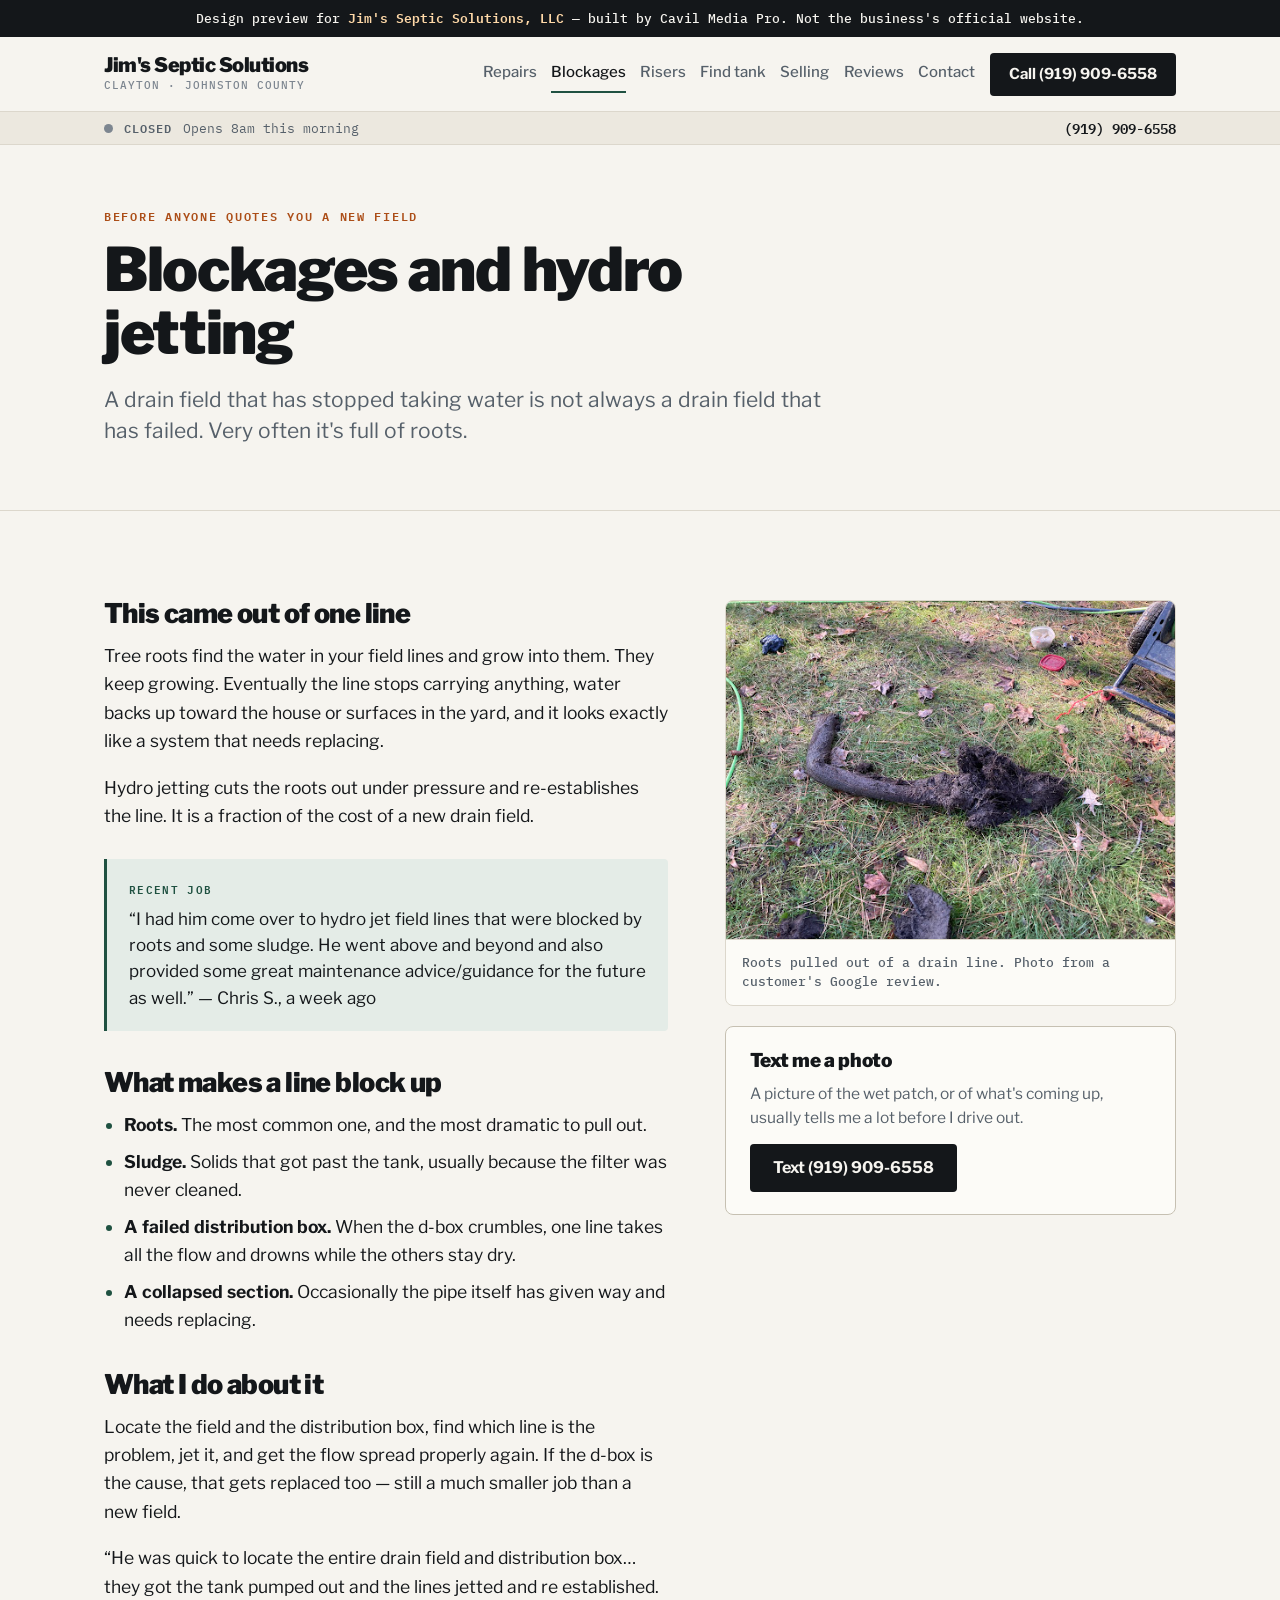
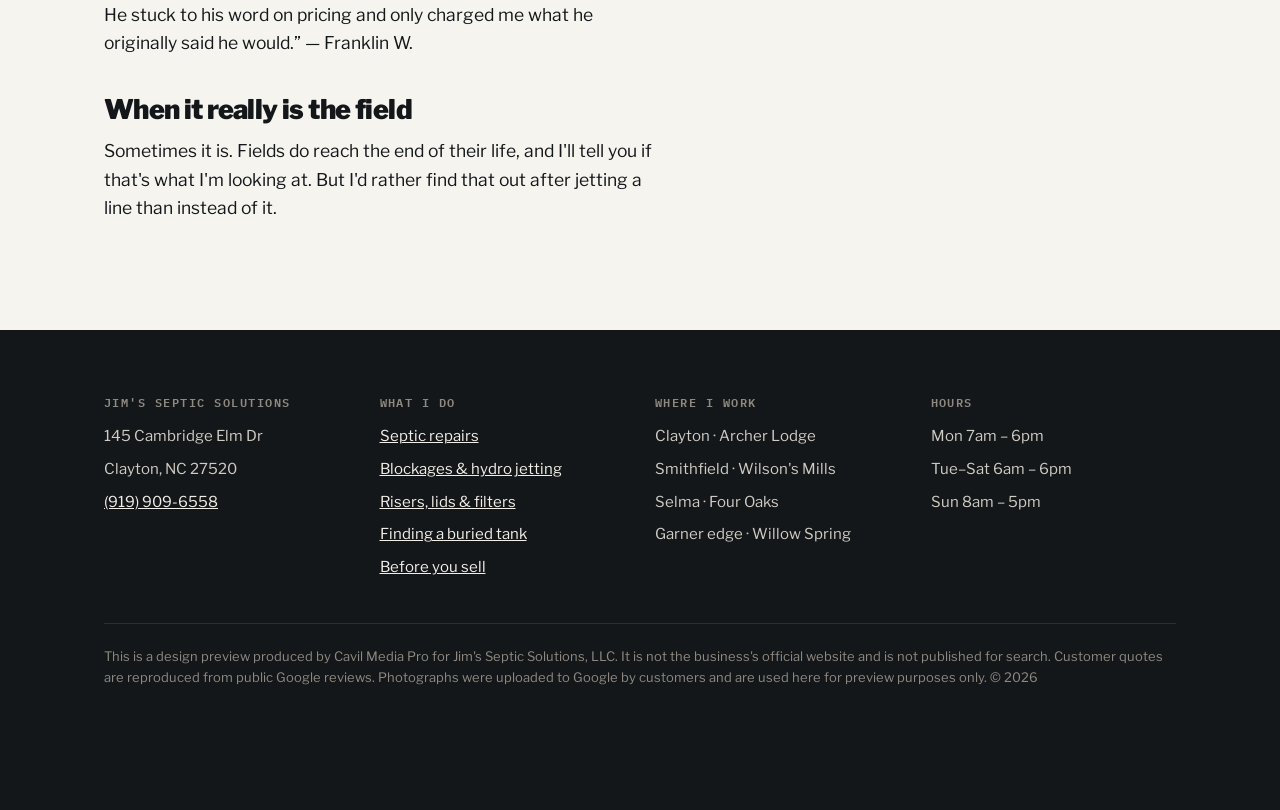
==== blockages.html @ 931495bd "Design preview for Jim's Septic Solutions, LLC Eight-page static site, hand-written HTML with one st" ====
<!DOCTYPE html>
<html lang="en">
<head>
<meta charset="utf-8">
<meta name="viewport" content="width=device-width,initial-scale=1">
<meta name="robots" content="noindex, nofollow">
<meta property="og:type" content="website">
<meta property="og:site_name" content="Jim's Septic Solutions — design preview">
<meta property="og:image" content="https://cavilmediapro.github.io/jims-septic-preview/og.png">
<meta property="og:image:width" content="1200">
<meta property="og:image:height" content="630">
<meta name="twitter:card" content="summary_large_image">
<meta name="twitter:image" content="https://cavilmediapro.github.io/jims-septic-preview/og.png">
<link rel="preconnect" href="https://fonts.googleapis.com">
<link rel="preconnect" href="https://fonts.gstatic.com" crossorigin>
<link href="https://fonts.googleapis.com/css2?family=Libre+Franklin:wght@400;500;600;700;900&family=IBM+Plex+Mono:wght@400;500;600&display=swap" rel="stylesheet">
<link rel="stylesheet" href="tokens.css">
<link rel="stylesheet" href="site.css">
<link rel="icon" href="data:image/svg+xml,%3Csvg xmlns=%27http://www.w3.org/2000/svg%27 viewBox=%270 0 32 32%27%3E%3Crect width=%2732%27 height=%2732%27 rx=%274%27 fill=%27%2314171A%27/%3E%3Ctext x=%2716%27 y=%2723%27 font-family=%27Helvetica,Arial%27 font-size=%2719%27 font-weight=%27700%27 fill=%27%23F6F4EF%27 text-anchor=%27middle%27%3EJ%3C/text%3E%3C/svg%3E">
<script type="application/ld+json">
{
  "@context": "https://schema.org",
  "@type": "LocalBusiness",
  "additionalType": "https://schema.org/HomeAndConstructionBusiness",
  "name": "Jim's Septic Solutions, LLC",
  "description": "Septic repair and system specialist serving Clayton and Johnston County, North Carolina.",
  "telephone": "+1-919-909-6558",
  "address": {
    "@type": "PostalAddress",
    "streetAddress": "145 Cambridge Elm Dr",
    "addressLocality": "Clayton",
    "addressRegion": "NC",
    "postalCode": "27520",
    "addressCountry": "US"
  },
  "geo": { "@type": "GeoCoordinates", "latitude": 35.579391, "longitude": -78.5367365 },
  "openingHoursSpecification": [
    { "@type": "OpeningHoursSpecification", "dayOfWeek": "Monday", "opens": "07:00", "closes": "18:00" },
    { "@type": "OpeningHoursSpecification", "dayOfWeek": ["Tuesday","Wednesday","Thursday","Friday","Saturday"], "opens": "06:00", "closes": "18:00" },
    { "@type": "OpeningHoursSpecification", "dayOfWeek": "Sunday", "opens": "08:00", "closes": "17:00" }
  ],
  "areaServed": [
    { "@type": "City", "name": "Clayton" }, { "@type": "City", "name": "Smithfield" },
    { "@type": "City", "name": "Selma" }, { "@type": "City", "name": "Four Oaks" },
    { "@type": "City", "name": "Archer Lodge" }, { "@type": "City", "name": "Wilson\u0027s Mills" },
    { "@type": "AdministrativeArea", "name": "Johnston County, NC" }
  ],
  "knowsAbout": ["Septic repair","Hydro jetting","Septic risers and lids","Effluent filters","Distribution boxes","Drain field lines","Septic pumps and floats"]
}
</script>
<title>Blocked septic lines & hydro jetting — Clayton, NC</title>
<meta name="description" content="Roots and sludge blocking drain field lines, cut out by hydro jetting and the line re-established. A blocked field is not automatically a failed field.">
<meta property="og:title" content="Blocked septic lines & hydro jetting — Clayton, NC">
<meta property="og:description" content="Roots and sludge blocking drain field lines, cut out by hydro jetting and the line re-established. A blocked field is not automatically a failed field.">
<meta property="og:url" content="https://cavilmediapro.github.io/jims-septic-preview/blockages.html">
<meta name="twitter:title" content="Blocked septic lines & hydro jetting — Clayton, NC">
<meta name="twitter:description" content="Roots and sludge blocking drain field lines, cut out by hydro jetting and the line re-established. A blocked field is not automatically a failed field.">
</head>
<body>
<div class="demo"><div class="wrap"><span>Design preview for <b>Jim's Septic Solutions, LLC</b> &mdash; built by Cavil Media Pro. Not the business's official website.</span></div></div>
<header class="hdr"><div class="wrap">
  <a class="brand" href="index.html"><b>Jim's Septic Solutions</b><span>Clayton &middot; Johnston County</span></a>
  <button class="menubtn" aria-expanded="false" aria-controls="nav">Menu</button>
  <nav class="nav" id="nav" aria-label="Main">
    <a href="repair.html">Repairs</a>
    <a href="blockages.html" aria-current="page">Blockages</a>
    <a href="risers.html">Risers</a>
    <a href="find-your-tank.html">Find tank</a>
    <a href="selling.html">Selling</a>
    <a href="reviews.html">Reviews</a>
    <a href="contact.html">Contact</a>
  </nav>
  <a class="btn btn-pri callbtn" href="tel:+19199096558">Call (919) 909-6558</a>
  <a class="btn quotebtn" href="sms:+19199096558">Free quote</a>
</div></header>
<div class="hours"><div class="wrap">
  <span class="dot"></span><span class="st">Open now</span>
  <span class="rest">&mdash;</span>
  <a class="tel" href="tel:+19199096558">(919) 909-6558</a>
</div></div>

<main>
<section class="phead"><div class="wrap">
  <p class="kick sig">Before anyone quotes you a new field</p>
  <h1>Blockages and hydro jetting</h1>
  <p class="lede">A drain field that has stopped taking water is not always a drain field that has failed. Very often it's full of roots.</p>
</div></section>

<section class="band"><div class="wrap">
  <div class="twocol">
    <div class="prose">
      <h3>This came out of one line</h3>
      <p>Tree roots find the water in your field lines and grow into them. They keep growing. Eventually the line stops carrying anything, water backs up toward the house or surfaces in the yard, and it looks exactly like a system that needs replacing.</p>
      <p>Hydro jetting cuts the roots out under pressure and re-establishes the line. It is a fraction of the cost of a new drain field.</p>

      <div class="callout">
        <div class="lab">Recent job</div>
        <p>&ldquo;I had him come over to hydro jet field lines that were blocked by roots and some sludge. He went above and beyond and also provided some great maintenance advice/guidance for the future as well.&rdquo; &mdash; Chris S., a week ago</p>
      </div>

      <h3>What makes a line block up</h3>
      <ul>
        <li><strong>Roots.</strong> The most common one, and the most dramatic to pull out.</li>
        <li><strong>Sludge.</strong> Solids that got past the tank, usually because the filter was never cleaned.</li>
        <li><strong>A failed distribution box.</strong> When the d-box crumbles, one line takes all the flow and drowns while the others stay dry.</li>
        <li><strong>A collapsed section.</strong> Occasionally the pipe itself has given way and needs replacing.</li>
      </ul>

      <h3>What I do about it</h3>
      <p>Locate the field and the distribution box, find which line is the problem, jet it, and get the flow spread properly again. If the d-box is the cause, that gets replaced too &mdash; still a much smaller job than a new field.</p>
      <p>&ldquo;He was quick to locate the entire drain field and distribution box&hellip; they got the tank pumped out and the lines jetted and re established. He stuck to his word on pricing and only charged me what he originally said he would.&rdquo; &mdash; Franklin W.</p>

      <h3>When it really is the field</h3>
      <p>Sometimes it is. Fields do reach the end of their life, and I'll tell you if that's what I'm looking at. But I'd rather find that out after jetting a line than instead of it.</p>
    </div>

    <div class="sticknote">
      <figure class="shot" style="margin-bottom:20px">
        <img src="img/roots.jpg" alt="A large mass of tree roots pulled out of a septic drain line, lying on the grass beside the excavation." width="512" height="384" loading="lazy">
        <figcaption>Roots pulled out of a drain line. Photo from a customer's Google review.</figcaption>
      </figure>
      <div class="pricebox">
        <h4>Text me a photo</h4>
        <p>A picture of the wet patch, or of what's coming up, usually tells me a lot before I drive out.</p>
        <p style="margin-top:14px"><a class="btn btn-pri" href="sms:+19199096558">Text (919) 909-6558</a></p>
      </div>
    </div>
  </div>
</div></section>
</main>
<footer class="ft"><div class="wrap">
  <div class="cols">
    <div>
      <h4>Jim's Septic Solutions</h4>
      <ul>
        <li>145 Cambridge Elm Dr</li>
        <li>Clayton, NC 27520</li>
        <li><a href="tel:+19199096558">(919) 909-6558</a></li>
      </ul>
    </div>
    <div>
      <h4>What I do</h4>
      <ul>
        <li><a href="repair.html">Septic repairs</a></li>
        <li><a href="blockages.html">Blockages &amp; hydro jetting</a></li>
        <li><a href="risers.html">Risers, lids &amp; filters</a></li>
        <li><a href="find-your-tank.html">Finding a buried tank</a></li>
        <li><a href="selling.html">Before you sell</a></li>
      </ul>
    </div>
    <div>
      <h4>Where I work</h4>
      <ul>
        <li>Clayton &middot; Archer Lodge</li>
        <li>Smithfield &middot; Wilson's Mills</li>
        <li>Selma &middot; Four Oaks</li>
        <li>Garner edge &middot; Willow Spring</li>
      </ul>
    </div>
    <div>
      <h4>Hours</h4>
      <ul>
        <li>Mon 7am &ndash; 6pm</li>
        <li>Tue&ndash;Sat 6am &ndash; 6pm</li>
        <li>Sun 8am &ndash; 5pm</li>
      </ul>
    </div>
  </div>
  <p class="fine">This is a design preview produced by Cavil Media Pro for Jim's Septic Solutions, LLC. It is not the business's official website and is not published for search. Customer quotes are reproduced from public Google reviews. Photographs were uploaded to Google by customers and are used here for preview purposes only. &copy; <span data-year></span></p>
</div></footer>
<nav class="callbar" aria-label="Quick contact">
  <a href="tel:+19199096558">Call Jim</a>
  <a class="alt" href="sms:+19199096558">Text a photo</a>
</nav>
<script src="site.js"></script>

</body>
</html>
---- tokens.css ----
/* Generated from tokens.json — do not edit by hand. */
:root {
  --c-paper: oklch(96.73% 0.0070 88.64);       /* #F6F4EF */
  --c-surface: oklch(98.77% 0.0054 95.10);       /* #FCFBF7 */
  --c-sunk: oklch(93.16% 0.0128 86.83);       /* #ECE8DF */
  --c-ink: oklch(20.27% 0.0076 248.20);       /* #14171A */
  --c-muted: oklch(48.40% 0.0204 248.25);       /* #56606A */
  --c-faint: oklch(61.59% 0.0185 250.94);       /* #7D8690 */
  --c-line: oklch(88.01% 0.0159 86.43);       /* #DCD7CC */
  --c-line2: oklch(80.88% 0.0204 87.53);       /* #C6C0B2 */
  --c-green: oklch(39.56% 0.0607 169.28);       /* #1F5141 */
  --c-green2: oklch(48.05% 0.0730 169.54);       /* #2C6B57 */
  --c-greenpale: oklch(93.56% 0.0108 158.84);       /* #E4ECE7 */
  --c-signal: oklch(53.61% 0.1384 45.85);       /* #AC4E18 */
  --c-signalpale: oklch(93.67% 0.0230 61.23);       /* #F6E7DB */
  --c-white: oklch(100.00% 0.0000 89.88);       /* #FFFFFF */
  --r-sm: 3px;
  --r-md: 4px;
  --r-lg: 8px;
  --r-xl: 14px;
  --m-out: cubic-bezier(.2,.75,.25,1);
  --m-inout: cubic-bezier(.4,0,.2,1);
  --m-hover: 180ms;
  --m-enter: 420ms;
  --m-head: 720ms;
  --m-scene: 1250ms;
  --m-stagger: 90ms;
  --m-rise: 12px;
  --font-display: 'Libre Franklin', system-ui, -apple-system, 'Segoe UI', sans-serif;
  --font-mono: 'IBM Plex Mono', ui-monospace, Menlo, monospace;
  --background: oklch(96.73% 0.0070 88.64);
  --foreground: oklch(20.27% 0.0076 248.20);
  --card: oklch(98.77% 0.0054 95.10);
  --card-foreground: oklch(20.27% 0.0076 248.20);
  --popover: oklch(98.77% 0.0054 95.10);
  --popover-foreground: oklch(20.27% 0.0076 248.20);
  --primary: oklch(39.56% 0.0607 169.28);
  --primary-foreground: oklch(100.00% 0.0000 89.88);
  --secondary: oklch(93.16% 0.0128 86.83);
  --secondary-foreground: oklch(20.27% 0.0076 248.20);
  --muted: oklch(93.16% 0.0128 86.83);
  --muted-foreground: oklch(48.40% 0.0204 248.25);
  --accent: oklch(93.67% 0.0230 61.23);
  --accent-foreground: oklch(53.61% 0.1384 45.85);
  --destructive: oklch(53.61% 0.1384 45.85);
  --destructive-foreground: oklch(100.00% 0.0000 89.88);
  --border: oklch(88.01% 0.0159 86.43);
  --input: oklch(80.88% 0.0204 87.53);
  --ring: oklch(48.05% 0.0730 169.54);
  --radius: 4px;
}
---- site.css ----
/* Jim's Septic Solutions — "The Second Opinion"
   Design system applied. Tokens live in tokens.css (generated from tokens.json). */

*,*::before,*::after{box-sizing:border-box}
html{-webkit-text-size-adjust:100%}
body{margin:0;background:var(--c-paper);color:var(--c-ink);
  font:400 17px/1.58 var(--font-display);-webkit-font-smoothing:antialiased}
img{max-width:100%;display:block}
a{color:inherit}
h1,h2,h3,h4{margin:0;letter-spacing:-.022em;line-height:1.06;font-weight:900}
p{margin:0 0 1em}
.wrap{max-width:1140px;margin:0 auto;padding:0 clamp(18px,4vw,34px)}
.narrow{max-width:760px}
.mono{font-family:var(--font-mono);font-variant-numeric:tabular-nums}
.kick{font:600 11.5px/1 var(--font-mono);letter-spacing:.15em;text-transform:uppercase;color:var(--c-green)}
.kick.sig{color:var(--c-signal)}
.lede{font-size:clamp(18px,2.1vw,21px);line-height:1.5;color:var(--c-muted)}
.sr{position:absolute;width:1px;height:1px;overflow:hidden;clip:rect(0 0 0 0);white-space:nowrap}
:focus-visible{outline:2.5px solid var(--c-green2);outline-offset:3px;border-radius:2px}

/* ---------- demo banner ---------- */
.demo{background:var(--c-ink);color:var(--c-paper);font:500 13px/1.4 var(--font-mono);padding:9px 0}
.demo .wrap{display:flex;gap:10px;align-items:center;justify-content:center;text-align:center;flex-wrap:wrap}
.demo b{color:#FFD9A8;font-weight:600}

/* ---------- header ---------- */
.hdr{border-bottom:1px solid var(--c-line);background:var(--c-paper);position:relative;z-index:30}
.hdr .wrap{display:flex;align-items:center;gap:clamp(8px,1.2vw,18px);min-height:74px;flex-wrap:nowrap}
.brand{display:flex;flex-direction:column;text-decoration:none;flex:0 0 auto}
.brand b{font:900 20px/1 var(--font-display);letter-spacing:-.025em}
.brand span{font:500 10.5px/1.3 var(--font-mono);letter-spacing:.1em;text-transform:uppercase;color:var(--c-faint);margin-top:4px}
.nav{display:flex;gap:clamp(9px,1.1vw,17px);margin-left:auto;align-items:center;min-width:0}
.nav a{white-space:nowrap;font-size:15px;font-weight:500;text-decoration:none;color:var(--c-muted);padding:6px 0;border-bottom:2px solid transparent}
.nav a:hover{color:var(--c-ink)}
.nav a[aria-current="page"]{color:var(--c-ink);border-bottom-color:var(--c-green)}
.hdr .callbtn,.hdr .quotebtn{flex:0 0 auto}
.hdr .quotebtn{background:var(--c-green);color:#fff;border-radius:999px;padding:12px 17px;font-size:14.5px;white-space:nowrap}
.hdr .quotebtn:hover{background:var(--c-green2)}
.menubtn{display:none;margin-left:auto;background:none;border:1px solid var(--c-line2);border-radius:var(--r-md);
  padding:9px 13px;font:600 14px var(--font-display);cursor:pointer}
@media(max-width:1180px){.nav a{font-size:14.2px}}
@media(max-width:1040px){.hdr .callbtn{padding:13px 16px;font-size:15px}}
@media(max-width:1340px){.hdr .quotebtn{display:none}}
@media(max-width:900px){
  .nav{display:none}
  .nav.open{display:flex;position:absolute;top:100%;left:0;right:0;background:var(--c-surface);
    border-bottom:1px solid var(--c-line);flex-direction:column;align-items:stretch;gap:0;padding:6px 0;
    box-shadow:0 18px 40px -22px rgba(20,23,26,.4)}
  .nav.open a{padding:13px clamp(18px,4vw,34px);border-bottom:0;font-size:16.5px;white-space:normal}
  .menubtn{display:block}
  .hdr .callbtn{display:none}
}

/* ---------- open / closed strip ---------- */
.hours{background:var(--c-sunk);border-bottom:1px solid var(--c-line)}
.hours .wrap{display:flex;align-items:center;gap:11px;padding-top:9px;padding-bottom:9px;flex-wrap:wrap}
.hours .dot{width:9px;height:9px;border-radius:50%;background:var(--c-green);flex:0 0 auto}
.hours .dot.shut{background:var(--c-faint)}
.hours .st{font:600 12px/1 var(--font-mono);letter-spacing:.09em;text-transform:uppercase;color:var(--c-green)}
.hours .st.shut{color:var(--c-muted)}
.hours .rest{font:400 13px/1 var(--font-mono);color:var(--c-muted)}
.hours .tel{margin-left:auto;font:600 14px/1 var(--font-mono);text-decoration:none;color:var(--c-ink)}

/* ---------- buttons ---------- */
.hdr .callbtn{white-space:nowrap;padding:13px 18px;font-size:15px}
.btn{display:inline-flex;align-items:center;justify-content:center;gap:9px;border:1.5px solid transparent;
  border-radius:var(--r-md);font:700 16px/1 var(--font-display);padding:15px 22px;cursor:pointer;
  text-decoration:none;transition:background var(--m-hover) var(--m-out),color var(--m-hover) var(--m-out),
  border-color var(--m-hover) var(--m-out),transform var(--m-hover) var(--m-out)}
.btn:active{transform:translateY(1px)}
.btn-pri{background:var(--c-ink);color:var(--c-paper)}
.btn-pri:hover{background:var(--c-green)}
.btn-sec{background:transparent;color:var(--c-ink);border-color:var(--c-line2)}
.btn-sec:hover{border-color:var(--c-ink);background:var(--c-surface)}
.btn-lg{font-size:17.5px;padding:17px 26px}

/* ---------- hero ---------- */
.hero{padding:clamp(40px,7vw,86px) 0 clamp(34px,5vw,60px)}
.hero h1{font-size:clamp(38px,7.1vw,78px);max-width:15ch;margin:18px 0 0}
.hero h1 .ln{display:block;overflow:hidden}
.hero h1 .ln>i{display:block;font-style:normal;transform:translateY(104%);opacity:0;
  animation:rise var(--m-head) var(--m-out) forwards}
.hero h1 .ln:nth-child(2)>i{animation-delay:var(--m-stagger)}
.hero h1 .ln:nth-child(3)>i{animation-delay:calc(var(--m-stagger)*2)}
@keyframes rise{to{transform:translateY(0);opacity:1}}
.hero .sub{margin:26px 0 0;max-width:46ch;font-size:clamp(17px,2vw,20px);line-height:1.5;color:var(--c-muted)}
.heroproof{display:grid;grid-template-columns:minmax(0,1.05fr) minmax(0,1fr);gap:clamp(22px,4vw,54px);
  align-items:end;margin-top:clamp(30px,4.5vw,50px)}
@media(max-width:820px){.heroproof{grid-template-columns:1fr;align-items:start;gap:26px}}
.saved .lab{font:600 11px/1.35 var(--font-mono);letter-spacing:.12em;text-transform:uppercase;color:var(--c-muted);margin-bottom:9px}
.saved .fig{font:900 clamp(50px,8.6vw,86px)/.92 var(--font-display);letter-spacing:-.035em;color:var(--c-green);font-variant-numeric:tabular-nums}
.saved .because{margin-top:11px;font-size:15.5px;color:var(--c-muted);max-width:30ch}
blockquote.pull{margin:0;border-left:3px solid var(--c-green);padding-left:19px}
blockquote.pull p{font-size:clamp(17px,2vw,19.5px);line-height:1.46;margin:0 0 9px}
blockquote.pull cite{font:500 13px var(--font-mono);color:var(--c-muted);font-style:normal}
.herocta{display:flex;gap:12px;flex-wrap:wrap;align-items:center;margin-top:clamp(28px,4vw,42px)}
.herocta .note{font:500 13.5px var(--font-mono);color:var(--c-muted)}

/* ---------- section furniture ---------- */
section.band{padding:clamp(48px,7vw,96px) 0;border-top:1px solid var(--c-line)}
section.band.sunk{background:var(--c-sunk)}
.shead{max-width:60ch;margin-bottom:clamp(26px,3.6vw,44px)}
.shead h2{font-size:clamp(27px,4.1vw,44px);margin:13px 0 0}
.shead p{margin:15px 0 0;font-size:17.5px;color:var(--c-muted);max-width:52ch}

/* ---------- triage ---------- */
.triage{display:grid;grid-template-columns:repeat(auto-fit,minmax(224px,1fr));gap:1px;background:var(--c-line);
  border:1px solid var(--c-line);border-radius:var(--r-lg);overflow:hidden}
.triage a{background:var(--c-surface);padding:24px 22px 22px;text-decoration:none;display:block;
  transition:background var(--m-hover) var(--m-out)}
.triage a:hover{background:var(--c-greenpale)}
.triage .sym{font:900 19px/1.25 var(--font-display);letter-spacing:-.02em;margin-bottom:9px}
.triage .ans{font-size:14.5px;line-height:1.47;color:var(--c-muted)}
.triage .go{margin-top:13px;font:600 12px var(--font-mono);letter-spacing:.07em;text-transform:uppercase;color:var(--c-green)}

/* ---------- cutaway ---------- */
.cutwrap{display:grid;grid-template-columns:minmax(0,1fr) 320px;gap:clamp(18px,3vw,34px);align-items:stretch}
@media(max-width:900px){.cutwrap{grid-template-columns:1fr}}
.cutstage{background:var(--c-sunk);border:1px solid var(--c-line);border-radius:var(--r-lg);overflow:hidden;position:relative}
section.band.sunk .cutstage{background:var(--c-surface)}
.cutstage svg{display:block;width:100%;height:auto}
.part{cursor:pointer}
.part .hit{fill:transparent}
.part .shape{fill:none;stroke:var(--c-ink);stroke-width:1.8;transition:stroke var(--m-hover) var(--m-out)}
.part .tag{font:600 10.5px var(--font-mono);fill:var(--c-muted);letter-spacing:.05em;transition:fill var(--m-hover) var(--m-out)}
.part .lead{stroke:var(--c-line2);stroke-width:.8;stroke-dasharray:2.5 2.5}
.part:hover .shape,.part[aria-pressed="true"] .shape{stroke:var(--c-signal);stroke-width:2.6}
.part:hover .tag,.part[aria-pressed="true"] .tag{fill:var(--c-signal)}
.soil line{stroke:var(--c-line2);opacity:.6}
.reveal{clip-path:inset(0 0 100% 0)}
.reveal.shown{animation:dig var(--m-scene) var(--m-out) forwards}
@keyframes dig{to{clip-path:inset(0 0 0 0)}}
.cutinfo{background:var(--c-surface);border:1px solid var(--c-line);border-radius:var(--r-lg);padding:24px 22px;
  display:flex;flex-direction:column}
section.band.sunk .cutinfo{background:var(--c-paper)}
.cutinfo h3{font-size:21px;margin:0 0 10px}
.cutinfo .what{font-size:15.5px;line-height:1.5;color:var(--c-muted);margin:0 0 14px}
.cutinfo .goes{font:600 11px var(--font-mono);letter-spacing:.11em;text-transform:uppercase;color:var(--c-signal);margin-bottom:7px}
.cutinfo .fix{font-size:15.5px;line-height:1.5;margin:0 0 16px}
.cutinfo .hint{margin-top:auto;font:500 12.5px var(--font-mono);color:var(--c-faint);padding-top:14px;border-top:1px solid var(--c-line)}

/* ---------- services ---------- */
.svcs{display:grid;grid-template-columns:repeat(auto-fit,minmax(272px,1fr));gap:clamp(16px,2.4vw,26px)}
.svc{background:var(--c-surface);border:1px solid var(--c-line);border-radius:var(--r-lg);padding:26px 24px;
  text-decoration:none;display:flex;flex-direction:column;transition:border-color var(--m-hover) var(--m-out),transform var(--m-hover) var(--m-out)}
.svc:hover{border-color:var(--c-ink);transform:translateY(-2px)}
.svc h3{font-size:20.5px;margin:0 0 10px}
.svc p{font-size:15.5px;line-height:1.5;color:var(--c-muted);margin:0 0 15px}
.svc .pill{margin-top:auto;font:600 11.5px var(--font-mono);letter-spacing:.08em;text-transform:uppercase;color:var(--c-green)}

/* ---------- proof ---------- */
.revgrid{columns:3 300px;column-gap:clamp(16px,2.3vw,24px)}
.rev{break-inside:avoid;background:var(--c-surface);border:1px solid var(--c-line);border-radius:var(--r-lg);
  padding:22px 21px;margin-bottom:clamp(16px,2.3vw,24px)}
section.band.sunk .rev{background:var(--c-paper)}
.rev .stars{color:var(--c-green);font-size:13px;letter-spacing:2px;margin-bottom:10px}
.rev p{font-size:15.5px;line-height:1.52;margin:0 0 12px}
.rev cite{font:500 12.5px var(--font-mono);color:var(--c-muted);font-style:normal;display:block}
.statrow{display:grid;grid-template-columns:repeat(auto-fit,minmax(150px,1fr));gap:1px;background:var(--c-line);
  border:1px solid var(--c-line);border-radius:var(--r-lg);overflow:hidden;margin-bottom:clamp(26px,3.6vw,40px)}
.stat{background:var(--c-surface);padding:21px 20px}
section.band.sunk .stat{background:var(--c-paper)}
.stat b{display:block;font:900 clamp(29px,3.9vw,40px)/1 var(--font-display);letter-spacing:-.03em;font-variant-numeric:tabular-nums}
.stat span{display:block;margin-top:8px;font:500 12px/1.4 var(--font-mono);letter-spacing:.05em;text-transform:uppercase;color:var(--c-muted)}

/* ---------- area ---------- */
.areacols{display:grid;grid-template-columns:minmax(0,1fr) minmax(0,1fr);gap:clamp(24px,4vw,56px)}
@media(max-width:800px){.areacols{grid-template-columns:1fr}}
.towns{display:flex;flex-wrap:wrap;gap:8px;margin-top:4px;padding:0;list-style:none}
.towns li a{display:block;text-decoration:none;border:1px solid var(--c-line2);border-radius:999px;
  padding:8px 15px;font-size:14.5px;transition:background var(--m-hover) var(--m-out),border-color var(--m-hover) var(--m-out)}
.towns li a:hover{background:var(--c-ink);color:var(--c-paper);border-color:var(--c-ink)}
table.hrs{width:100%;border-collapse:collapse;font-size:15.5px}
table.hrs th,table.hrs td{text-align:left;padding:10px 0;border-bottom:1px solid var(--c-line)}
table.hrs th{font:500 15.5px var(--font-display);color:var(--c-muted);font-weight:500}
table.hrs td{font-family:var(--font-mono);font-size:14.5px;text-align:right;font-variant-numeric:tabular-nums}
table.hrs tr.today th,table.hrs tr.today td{color:var(--c-green);font-weight:600}

/* ---------- closing ---------- */
.closing{text-align:center}
.closing h2{font-size:clamp(30px,5vw,54px);max-width:17ch;margin:0 auto 20px}
.closing p{max-width:48ch;margin:0 auto 28px;font-size:18px;color:var(--c-muted)}

/* ---------- footer ---------- */
footer.ft{background:var(--c-ink);color:#CFCCC4;padding:clamp(40px,5vw,62px) 0 110px;font-size:15px}
footer.ft a{color:#F2EFE8}
footer.ft .cols{display:grid;grid-template-columns:repeat(auto-fit,minmax(200px,1fr));gap:30px}
footer.ft h4{font:600 11.5px var(--font-mono);letter-spacing:.13em;text-transform:uppercase;color:#8E8A81;margin:0 0 13px;font-weight:600}
footer.ft ul{list-style:none;margin:0;padding:0}
footer.ft li{margin-bottom:9px}
footer.ft .fine{margin-top:34px;padding-top:22px;border-top:1px solid #2B2E31;font-size:13px;color:#8E8A81;line-height:1.6}

/* ---------- sticky phone bar ---------- */
.callbar{position:fixed;left:0;right:0;bottom:0;z-index:50;display:none;gap:1px;background:var(--c-line2);
  border-top:1px solid var(--c-line2);box-shadow:0 -10px 30px -18px rgba(20,23,26,.5)}
.callbar a{flex:1;background:var(--c-ink);color:var(--c-paper);text-align:center;padding:15px 8px;
  font:700 15.5px var(--font-display);text-decoration:none}
.callbar a.alt{background:var(--c-surface);color:var(--c-ink)}
@media(max-width:900px){.callbar{display:flex}body{padding-bottom:58px}}

/* ---------- entrances ---------- */
.up{opacity:0;transform:translateY(var(--m-rise))}
.up.in{animation:upin var(--m-enter) var(--m-out) forwards}
@keyframes upin{to{opacity:1;transform:none}}

@media(prefers-reduced-motion:reduce){
  *,*::before,*::after{animation-duration:.001ms!important;animation-delay:0ms!important;transition-duration:.001ms!important}
  .hero h1 .ln>i,.up{opacity:1!important;transform:none!important}
  .reveal{clip-path:none!important}
}

/* ---------- inner pages ---------- */
.phead{padding:clamp(34px,5.4vw,66px) 0 clamp(26px,3.6vw,42px)}
.phead h1{font-size:clamp(33px,5.6vw,60px);max-width:17ch;margin:15px 0 0}
.phead .lede{margin-top:19px;max-width:54ch}
.prose{max-width:66ch}
.prose h3{font-size:clamp(21px,2.6vw,27px);margin:38px 0 13px}
.prose h3:first-child{margin-top:0}
.prose p{font-size:17.5px;line-height:1.62;margin:0 0 1.05em}
.prose ul{margin:0 0 1.3em;padding-left:1.15em}
.prose li{font-size:17.5px;line-height:1.56;margin-bottom:.6em}
.prose li::marker{color:var(--c-green)}
.prose strong{font-weight:700}
.twocol{display:grid;grid-template-columns:minmax(0,1.25fr) minmax(0,1fr);gap:clamp(26px,4.4vw,58px);align-items:start}
@media(max-width:860px){.twocol{grid-template-columns:1fr}}
figure.shot{margin:0;border:1px solid var(--c-line);border-radius:var(--r-lg);overflow:hidden;background:var(--c-surface)}
figure.shot img{width:100%;height:auto}
figure.shot figcaption{padding:13px 16px;font:500 13px/1.5 var(--font-mono);color:var(--c-muted);border-top:1px solid var(--c-line)}
.sticknote{position:sticky;top:22px}
.callout{background:var(--c-greenpale);border-left:3px solid var(--c-green);border-radius:0 var(--r-md) var(--r-md) 0;
  padding:20px 22px;margin:28px 0}
.callout p{margin:0;font-size:17px;line-height:1.55}
.callout .lab{font:600 11px var(--font-mono);letter-spacing:.12em;text-transform:uppercase;color:var(--c-green);margin-bottom:8px}
.pricebox{border:1px solid var(--c-line2);border-radius:var(--r-lg);padding:22px 24px;background:var(--c-surface)}
.pricebox h4{font:900 19px var(--font-display);margin:0 0 10px}
.pricebox p{font-size:15.5px;line-height:1.55;color:var(--c-muted);margin:0}
.faq{border-top:1px solid var(--c-line)}
.faq details{border-bottom:1px solid var(--c-line)}
.faq summary{cursor:pointer;list-style:none;padding:19px 0;font:700 18px var(--font-display);display:flex;gap:14px;align-items:flex-start}
.faq summary::-webkit-details-marker{display:none}
.faq summary::after{content:"+";margin-left:auto;color:var(--c-green);font-weight:700;font-size:21px;line-height:1}
.faq details[open] summary::after{content:"\2212"}
.faq details p{margin:0 0 19px;font-size:16.5px;line-height:1.6;color:var(--c-muted);max-width:62ch}
.contactgrid{display:grid;grid-template-columns:repeat(auto-fit,minmax(246px,1fr));gap:clamp(16px,2.4vw,24px)}
.ccard{background:var(--c-surface);border:1px solid var(--c-line);border-radius:var(--r-lg);padding:24px 22px}
.ccard h3{font-size:19px;margin:0 0 9px}
.ccard p{font-size:15.5px;line-height:1.52;color:var(--c-muted);margin:0 0 13px}
.ccard a.big{font:700 20px var(--font-mono);text-decoration:none;color:var(--c-ink)}

/* ---------- hero: DC pattern (contained photo card + proof panel) ---------- */
.hero.dc{padding:14px 0 clamp(30px,4.4vw,52px)}
.dccard{position:relative;border-radius:20px;overflow:hidden;background:#2A2622;
  min-height:clamp(360px,42vw,500px);display:flex;align-items:center}
.dccard>img{position:absolute;inset:0;width:100%;height:100%;object-fit:cover;object-position:60% 55%}
.dccard .scrim{position:absolute;inset:0;
  background:linear-gradient(90deg,rgba(12,16,13,.90) 0%,rgba(12,16,13,.80) 34%,rgba(12,16,13,.34) 68%,rgba(12,16,13,.12) 100%)}
@media(max-width:760px){
  .dccard{min-height:clamp(540px,122vw,680px);align-items:flex-end}
  .dccard>img{object-position:58% 40%}
  .dccard .scrim{background:linear-gradient(180deg,rgba(12,16,13,.10) 0%,rgba(12,16,13,.22) 26%,rgba(12,16,13,.72) 54%,rgba(12,16,13,.94) 78%)}
  .dccard .in{max-width:none;padding-bottom:clamp(24px,5vw,34px)}
  .dccard h1{max-width:16ch}
  .dccard .lede{max-width:40ch;margin-bottom:18px}
}
.dccard .in{position:relative;padding:clamp(22px,3.6vw,48px);max-width:42ch;color:#fff}
.dccard .kick{color:#9FD9BE;margin-bottom:14px}
.dccard h1{font-size:clamp(30px,5vw,56px);letter-spacing:-.027em;margin:0 0 16px;color:#fff;max-width:13ch}
.dccard h1 .ln{display:block;overflow:hidden}
.dccard h1 .ln>i{display:block;font-style:normal;transform:translateY(104%);opacity:0;
  animation:rise var(--m-head) var(--m-out) forwards}
.dccard h1 .ln:nth-child(2)>i{animation-delay:var(--m-stagger)}
.dccard h1 .ln:nth-child(3)>i{animation-delay:calc(var(--m-stagger)*2)}
.dccard .lede{font-size:clamp(15px,1.75vw,18px);line-height:1.5;color:rgba(255,255,255,.84);margin:0 0 22px;max-width:36ch}
.dccard .btns{display:flex;gap:11px;flex-wrap:wrap}
.dccard .b{display:inline-flex;align-items:center;gap:8px;border-radius:999px;padding:14px 22px;
  font:700 15px var(--font-display);text-decoration:none;border:1.5px solid transparent;
  transition:background var(--m-hover) var(--m-out),color var(--m-hover) var(--m-out),border-color var(--m-hover) var(--m-out)}
.dccard .b.w{background:#fff;color:var(--c-ink)}
.dccard .b.w:hover{background:var(--c-greenpale)}
.dccard .b.g{background:rgba(255,255,255,.08);color:#fff;border-color:rgba(255,255,255,.42)}
.dccard .b.g:hover{background:rgba(255,255,255,.17)}

.proofpanel{background:var(--c-greenpale);border-radius:20px;margin-top:14px;
  padding:clamp(22px,3.2vw,40px);display:grid;grid-template-columns:minmax(0,.9fr) minmax(0,1.1fr);
  gap:clamp(18px,3.4vw,46px);align-items:center}
@media(max-width:800px){.proofpanel{grid-template-columns:1fr;gap:20px}}
.proofpanel h2{font-size:clamp(21px,2.9vw,30px);margin:0 0 14px}
.proofpanel .lab{font:600 10.5px/1.35 var(--font-mono);letter-spacing:.12em;text-transform:uppercase;color:#4A6456;margin-bottom:7px}
.proofpanel .fig{font:900 clamp(38px,5.6vw,58px)/.95 var(--font-display);letter-spacing:-.035em;color:var(--c-green);font-variant-numeric:tabular-nums}
.proofpanel blockquote{margin:0;border-left:3px solid var(--c-green);padding-left:18px}
.proofpanel blockquote p{font-size:clamp(15.5px,1.8vw,17.5px);line-height:1.48;margin:0 0 9px;color:#24302A}
.proofpanel cite{font:500 12.5px var(--font-mono);color:#4A6456;font-style:normal;display:block}
.proofpanel .meta{margin-top:12px;font:500 12.5px var(--font-mono);color:#4A6456}
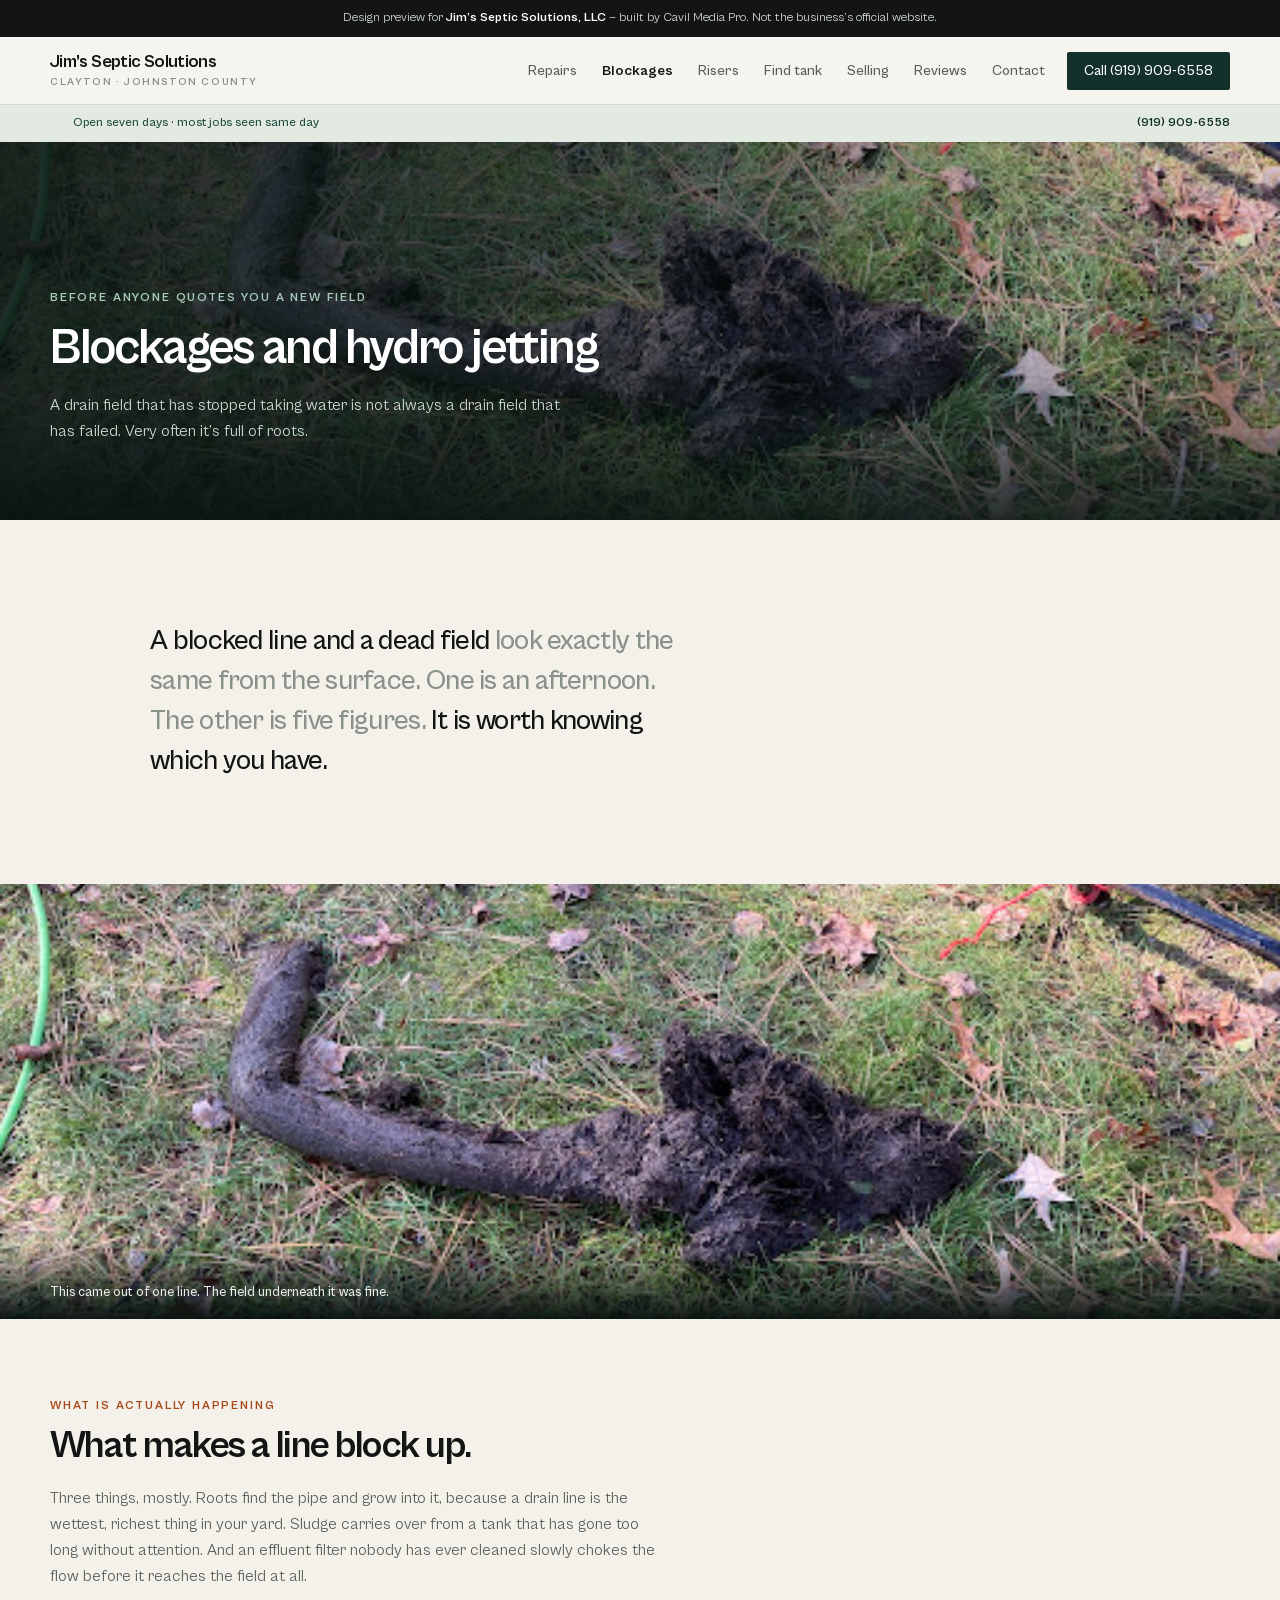
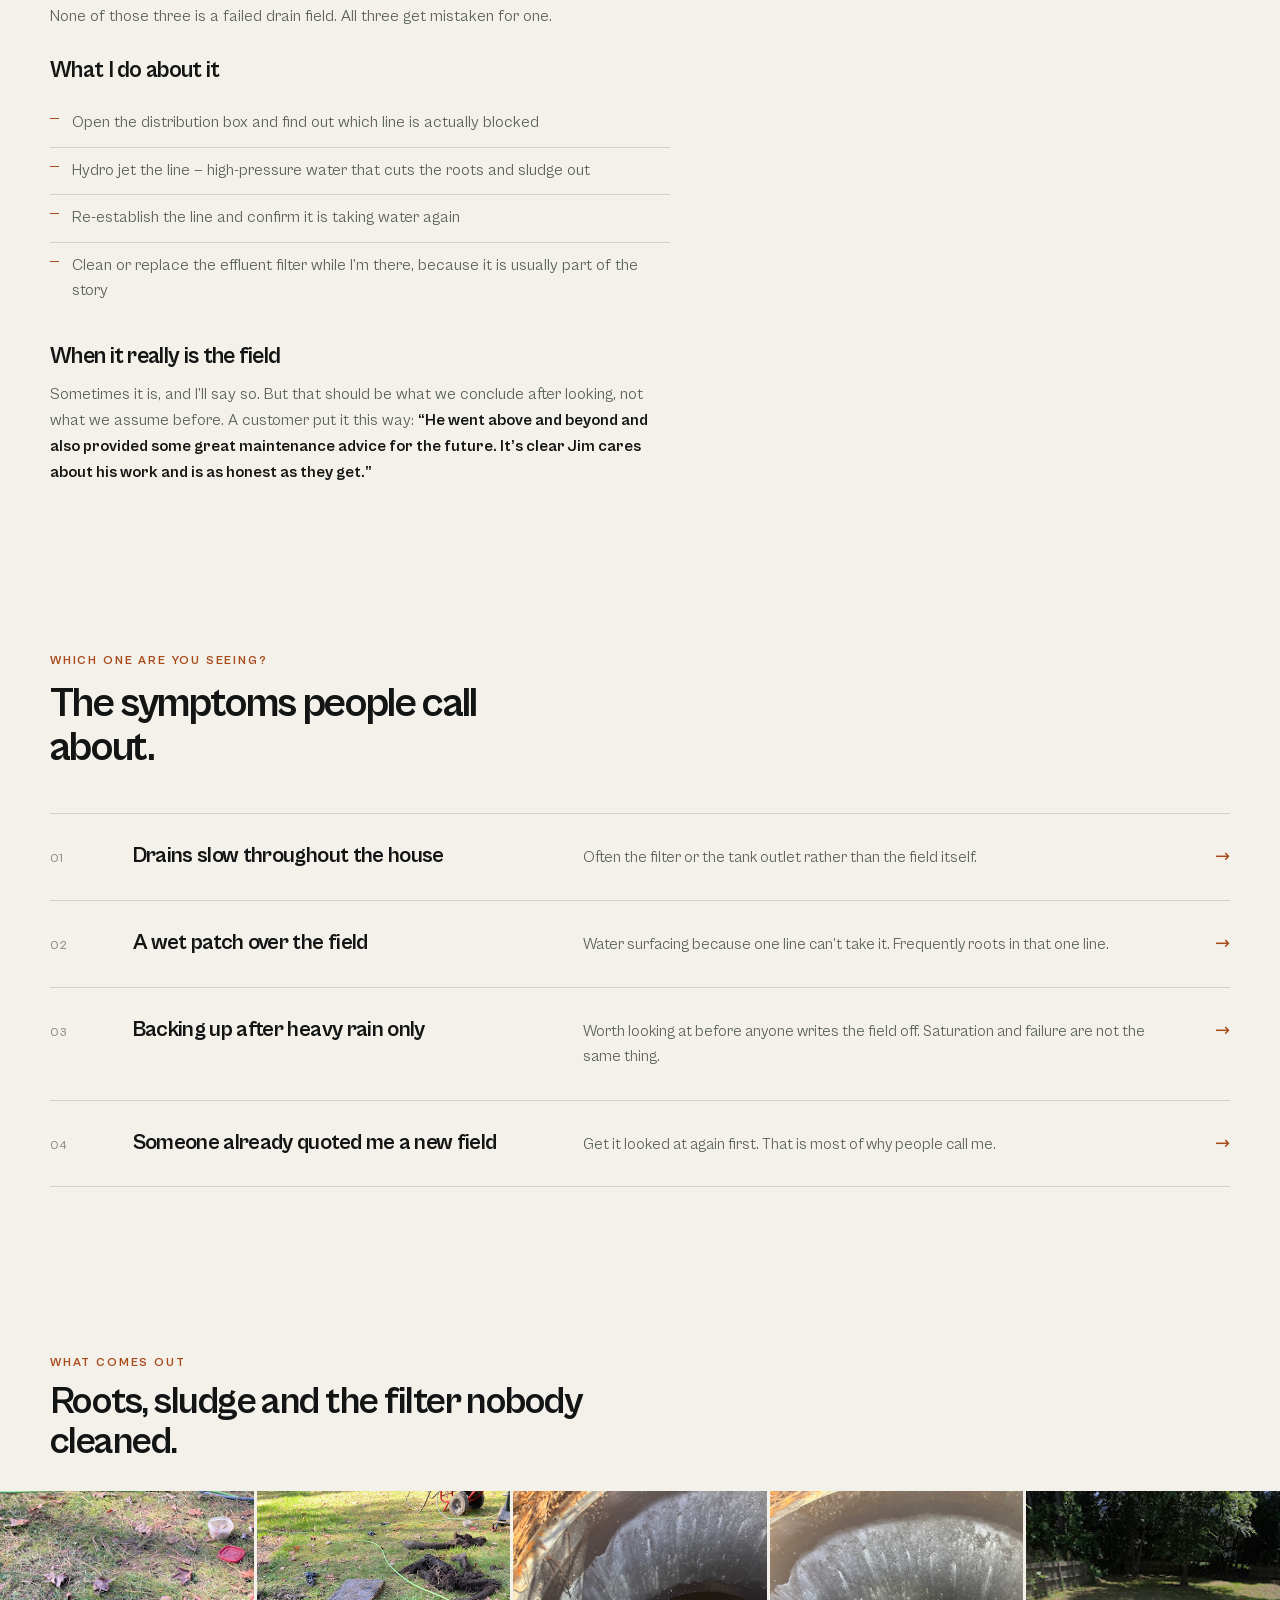
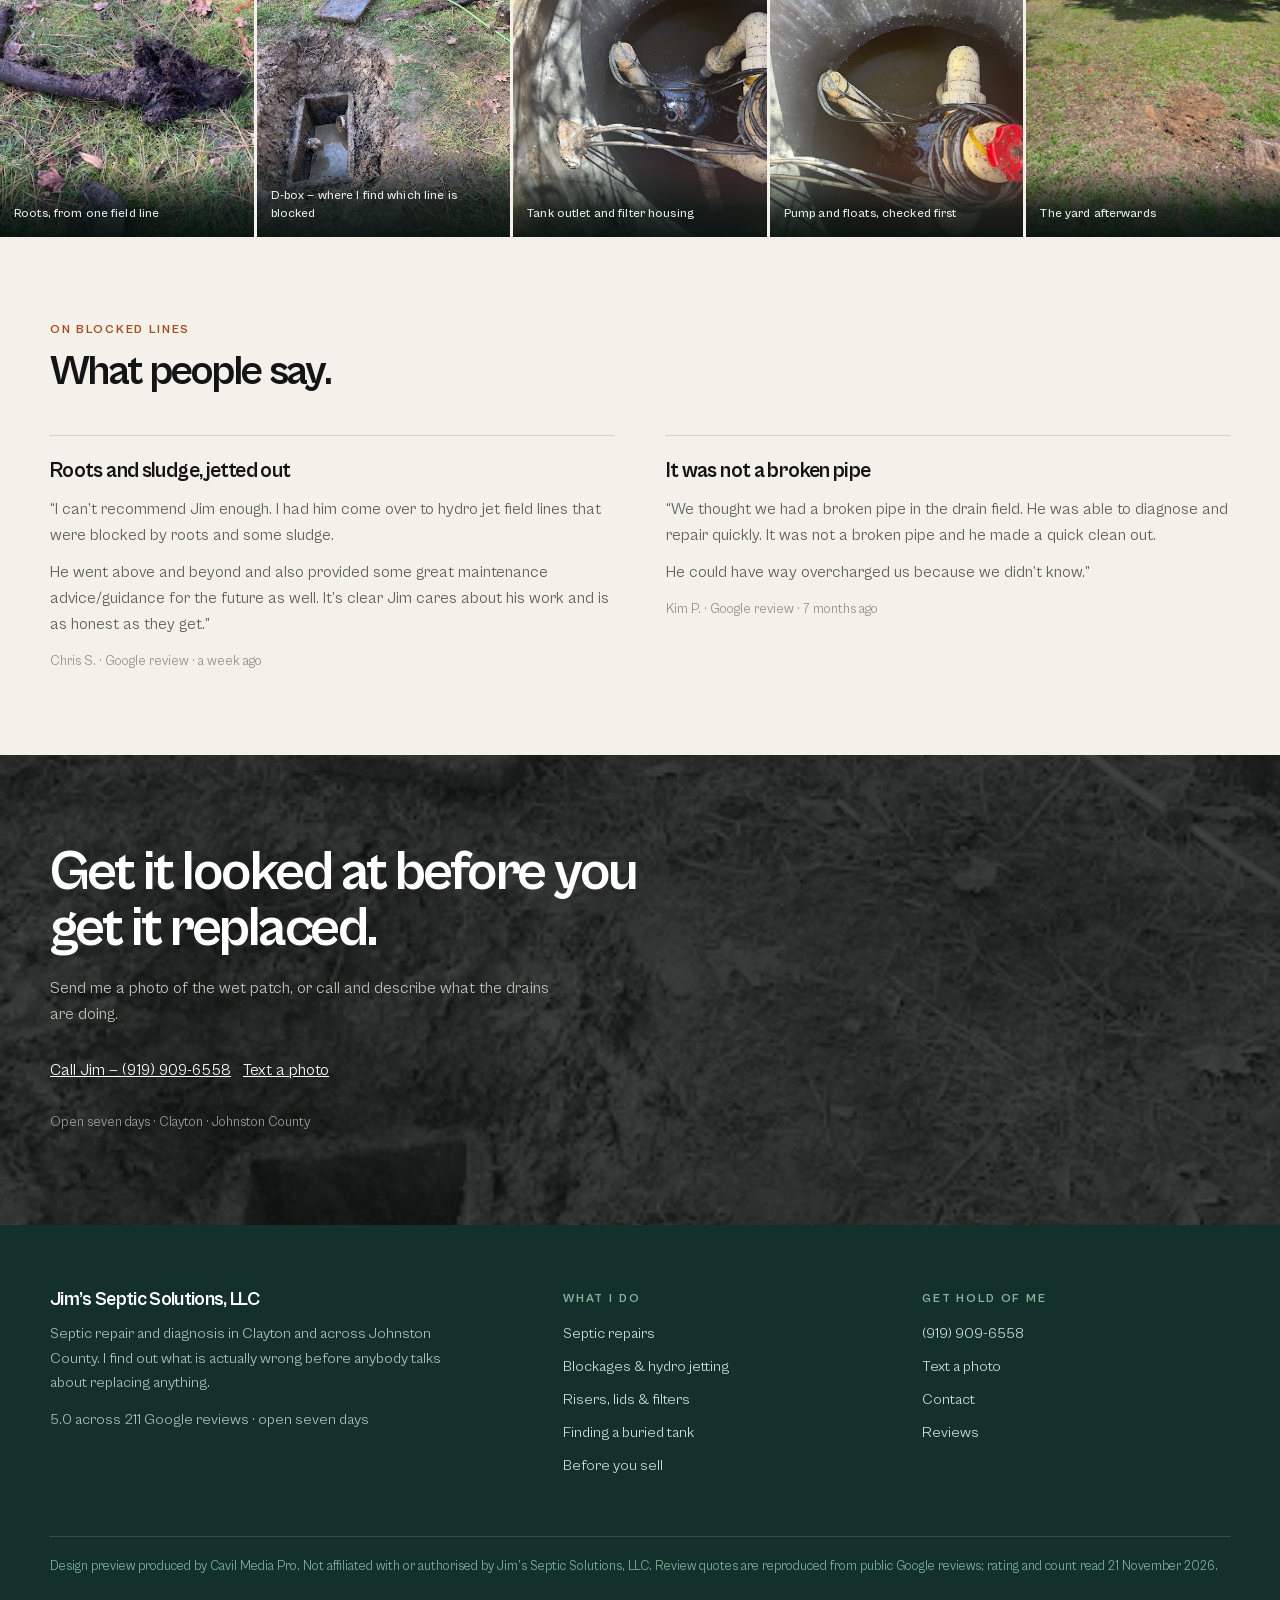
==== commit 8f7da222: "Rebuild from approved section archetype library Replaces the v1 layout, which measured 15 bordered c" ====
--- a/blockages.html
+++ b/blockages.html
@@ -4,64 +4,22 @@
 <meta charset="utf-8">
 <meta name="viewport" content="width=device-width,initial-scale=1">
 <meta name="robots" content="noindex, nofollow">
-<meta property="og:type" content="website">
-<meta property="og:site_name" content="Jim's Septic Solutions — design preview">
-<meta property="og:image" content="https://cavilmediapro.github.io/jims-septic-preview/og.png">
-<meta property="og:image:width" content="1200">
-<meta property="og:image:height" content="630">
-<meta name="twitter:card" content="summary_large_image">
-<meta name="twitter:image" content="https://cavilmediapro.github.io/jims-septic-preview/og.png">
-<link rel="preconnect" href="https://fonts.googleapis.com">
-<link rel="preconnect" href="https://fonts.gstatic.com" crossorigin>
-<link href="https://fonts.googleapis.com/css2?family=Libre+Franklin:wght@400;500;600;700;900&family=IBM+Plex+Mono:wght@400;500;600&display=swap" rel="stylesheet">
-<link rel="stylesheet" href="tokens.css">
-<link rel="stylesheet" href="site.css">
-<link rel="icon" href="data:image/svg+xml,%3Csvg xmlns=%27http://www.w3.org/2000/svg%27 viewBox=%270 0 32 32%27%3E%3Crect width=%2732%27 height=%2732%27 rx=%274%27 fill=%27%2314171A%27/%3E%3Ctext x=%2716%27 y=%2723%27 font-family=%27Helvetica,Arial%27 font-size=%2719%27 font-weight=%27700%27 fill=%27%23F6F4EF%27 text-anchor=%27middle%27%3EJ%3C/text%3E%3C/svg%3E">
-<script type="application/ld+json">
-{
-  "@context": "https://schema.org",
-  "@type": "LocalBusiness",
-  "additionalType": "https://schema.org/HomeAndConstructionBusiness",
-  "name": "Jim's Septic Solutions, LLC",
-  "description": "Septic repair and system specialist serving Clayton and Johnston County, North Carolina.",
-  "telephone": "+1-919-909-6558",
-  "address": {
-    "@type": "PostalAddress",
-    "streetAddress": "145 Cambridge Elm Dr",
-    "addressLocality": "Clayton",
-    "addressRegion": "NC",
-    "postalCode": "27520",
-    "addressCountry": "US"
-  },
-  "geo": { "@type": "GeoCoordinates", "latitude": 35.579391, "longitude": -78.5367365 },
-  "openingHoursSpecification": [
-    { "@type": "OpeningHoursSpecification", "dayOfWeek": "Monday", "opens": "07:00", "closes": "18:00" },
-    { "@type": "OpeningHoursSpecification", "dayOfWeek": ["Tuesday","Wednesday","Thursday","Friday","Saturday"], "opens": "06:00", "closes": "18:00" },
-    { "@type": "OpeningHoursSpecification", "dayOfWeek": "Sunday", "opens": "08:00", "closes": "17:00" }
-  ],
-  "areaServed": [
-    { "@type": "City", "name": "Clayton" }, { "@type": "City", "name": "Smithfield" },
-    { "@type": "City", "name": "Selma" }, { "@type": "City", "name": "Four Oaks" },
-    { "@type": "City", "name": "Archer Lodge" }, { "@type": "City", "name": "Wilson\u0027s Mills" },
-    { "@type": "AdministrativeArea", "name": "Johnston County, NC" }
-  ],
-  "knowsAbout": ["Septic repair","Hydro jetting","Septic risers and lids","Effluent filters","Distribution boxes","Drain field lines","Septic pumps and floats"]
-}
-</script>
 <title>Blocked septic lines & hydro jetting — Clayton, NC</title>
 <meta name="description" content="Roots and sludge blocking drain field lines, cut out by hydro jetting and the line re-established. A blocked field is not automatically a failed field.">
-<meta property="og:title" content="Blocked septic lines & hydro jetting — Clayton, NC">
+<meta property="og:type" content="website">
+<meta property="og:title" content="Blockages & hydro jetting — Jim's Septic Solutions">
 <meta property="og:description" content="Roots and sludge blocking drain field lines, cut out by hydro jetting and the line re-established. A blocked field is not automatically a failed field.">
 <meta property="og:url" content="https://cavilmediapro.github.io/jims-septic-preview/blockages.html">
-<meta name="twitter:title" content="Blocked septic lines & hydro jetting — Clayton, NC">
-<meta name="twitter:description" content="Roots and sludge blocking drain field lines, cut out by hydro jetting and the line re-established. A blocked field is not automatically a failed field.">
+<meta property="og:image" content="https://cavilmediapro.github.io/jims-septic-preview/og.png">
+<meta name="twitter:card" content="summary_large_image">
+<link rel="stylesheet" href="site.css">
 </head>
 <body>
-<div class="demo"><div class="wrap"><span>Design preview for <b>Jim's Septic Solutions, LLC</b> &mdash; built by Cavil Media Pro. Not the business's official website.</span></div></div>
-<header class="hdr"><div class="wrap">
-  <a class="brand" href="index.html"><b>Jim's Septic Solutions</b><span>Clayton &middot; Johnston County</span></a>
-  <button class="menubtn" aria-expanded="false" aria-controls="nav">Menu</button>
-  <nav class="nav" id="nav" aria-label="Main">
+<div class="banner">Design preview for <b>Jim&rsquo;s Septic Solutions, LLC</b> &mdash; built by Cavil Media Pro. Not the business&rsquo;s official website.</div>
+<header class="hdr"><div class="in">
+  <a class="brand" href="index.html"><b>Jim&rsquo;s Septic Solutions</b><span>Clayton &middot; Johnston County</span></a>
+  <button class="menu" aria-expanded="false" aria-controls="nav">Menu</button>
+  <nav class="nav" id="nav">
     <a href="repair.html">Repairs</a>
     <a href="blockages.html" aria-current="page">Blockages</a>
     <a href="risers.html">Risers</a>
@@ -69,74 +27,115 @@
     <a href="selling.html">Selling</a>
     <a href="reviews.html">Reviews</a>
     <a href="contact.html">Contact</a>
+    <a class="cta" href="tel:+19199096558">Call (919) 909-6558</a>
   </nav>
-  <a class="btn btn-pri callbtn" href="tel:+19199096558">Call (919) 909-6558</a>
-  <a class="btn quotebtn" href="sms:+19199096558">Free quote</a>
 </div></header>
-<div class="hours"><div class="wrap">
-  <span class="dot"></span><span class="st">Open now</span>
-  <span class="rest">&mdash;</span>
-  <a class="tel" href="tel:+19199096558">(919) 909-6558</a>
+<div class="strap"><div class="in">
+  <span class="dot"></span><span>Open seven days &middot; most jobs seen same day</span>
+  <a class="ph" href="tel:+19199096558">(919) 909-6558</a>
 </div></div>
+<main>
+<section class="a01 sm">
+  <div class="bg"><img src="img/roots.jpg" alt="A mass of tree roots pulled out of a septic drain line and laid on the grass" fetchpriority="high"></div>
+  <div class="veil"></div>
+  <div class="wrap in">
+    <p class="kick">Before anyone quotes you a new field</p>
+    <h1>Blockages and hydro jetting</h1>
+    <p class="lede">A drain field that has stopped taking water is not always a drain field that has failed. Very often it&rsquo;s full of roots.</p>
+  </div>
+</section>
 
-<main>
-<section class="phead"><div class="wrap">
-  <p class="kick sig">Before anyone quotes you a new field</p>
-  <h1>Blockages and hydro jetting</h1>
-  <p class="lede">A drain field that has stopped taking water is not always a drain field that has failed. Very often it's full of roots.</p>
+<section class="a03"><div class="wrap-x">
+  <p class="up">A blocked line and a dead field <span class="dim">look exactly the same from the surface. One is an afternoon. The other is five figures.</span> It is worth knowing which you have.</p>
 </div></section>
 
-<section class="band"><div class="wrap">
-  <div class="twocol">
-    <div class="prose">
-      <h3>This came out of one line</h3>
-      <p>Tree roots find the water in your field lines and grow into them. They keep growing. Eventually the line stops carrying anything, water backs up toward the house or surfaces in the yard, and it looks exactly like a system that needs replacing.</p>
-      <p>Hydro jetting cuts the roots out under pressure and re-establishes the line. It is a fraction of the cost of a new drain field.</p>
+<figure class="fig1 up">
+  <img src="img/roots.jpg" alt="Tree roots removed from a single septic field line, laid out on the grass" loading="lazy">
+  <figcaption><span>This came out of one line. The field underneath it was fine.</span></figcaption>
+</figure>
 
-      <div class="callout">
-        <div class="lab">Recent job</div>
-        <p>&ldquo;I had him come over to hydro jet field lines that were blocked by roots and some sludge. He went above and beyond and also provided some great maintenance advice/guidance for the future as well.&rdquo; &mdash; Chris S., a week ago</p>
-      </div>
-
-      <h3>What makes a line block up</h3>
-      <ul>
-        <li><strong>Roots.</strong> The most common one, and the most dramatic to pull out.</li>
-        <li><strong>Sludge.</strong> Solids that got past the tank, usually because the filter was never cleaned.</li>
-        <li><strong>A failed distribution box.</strong> When the d-box crumbles, one line takes all the flow and drowns while the others stay dry.</li>
-        <li><strong>A collapsed section.</strong> Occasionally the pipe itself has given way and needs replacing.</li>
-      </ul>
-
-      <h3>What I do about it</h3>
-      <p>Locate the field and the distribution box, find which line is the problem, jet it, and get the flow spread properly again. If the d-box is the cause, that gets replaced too &mdash; still a much smaller job than a new field.</p>
-      <p>&ldquo;He was quick to locate the entire drain field and distribution box&hellip; they got the tank pumped out and the lines jetted and re established. He stuck to his word on pricing and only charged me what he originally said he would.&rdquo; &mdash; Franklin W.</p>
-
-      <h3>When it really is the field</h3>
-      <p>Sometimes it is. Fields do reach the end of their life, and I'll tell you if that's what I'm looking at. But I'd rather find that out after jetting a line than instead of it.</p>
-    </div>
-
-    <div class="sticknote">
-      <figure class="shot" style="margin-bottom:20px">
-        <img src="img/roots.jpg" alt="A large mass of tree roots pulled out of a septic drain line, lying on the grass beside the excavation." width="512" height="384" loading="lazy">
-        <figcaption>Roots pulled out of a drain line. Photo from a customer's Google review.</figcaption>
-      </figure>
-      <div class="pricebox">
-        <h4>Text me a photo</h4>
-        <p>A picture of the wet patch, or of what's coming up, usually tells me a lot before I drive out.</p>
-        <p style="margin-top:14px"><a class="btn btn-pri" href="sms:+19199096558">Text (919) 909-6558</a></p>
-      </div>
-    </div>
+<section class="prose"><div class="wrap">
+  <p class="s up">What is actually happening</p>
+  <h2 class="up">What makes a line block up.</h2>
+  <div class="up">
+  <p>Three things, mostly. Roots find the pipe and grow into it, because a drain line is the wettest, richest thing in your yard. Sludge carries over from a tank that has gone too long without attention. And an effluent filter nobody has ever cleaned slowly chokes the flow before it reaches the field at all.</p>
+  <p>None of those three is a failed drain field. All three get mistaken for one.</p>
+  <h3>What I do about it</h3>
+  <ul>
+    <li>Open the distribution box and find out which line is actually blocked</li>
+    <li>Hydro jet the line &mdash; high-pressure water that cuts the roots and sludge out</li>
+    <li>Re-establish the line and confirm it is taking water again</li>
+    <li>Clean or replace the effluent filter while I&rsquo;m there, because it is usually part of the story</li>
+  </ul>
+  <h3>When it really is the field</h3>
+  <p>Sometimes it is, and I&rsquo;ll say so. But that should be what we conclude after looking, not what we assume before. A customer put it this way: <strong>&ldquo;He went above and beyond and also provided some great maintenance advice for the future. It&rsquo;s clear Jim cares about his work and is as honest as they get.&rdquo;</strong></p>
   </div>
 </div></section>
+
+<section class="a05"><div class="wrap">
+  <div class="hd up"><p class="s">Which one are you seeing?</p><h3>The symptoms people call about.</h3></div>
+  <a class="row" href="tel:+19199096558"><span class="n">01</span><span class="t">Drains slow throughout the house</span><span class="d">Often the filter or the tank outlet rather than the field itself.</span><span class="ar">&rarr;</span></a>
+  <a class="row" href="tel:+19199096558"><span class="n">02</span><span class="t">A wet patch over the field</span><span class="d">Water surfacing because one line can&rsquo;t take it. Frequently roots in that one line.</span><span class="ar">&rarr;</span></a>
+  <a class="row" href="tel:+19199096558"><span class="n">03</span><span class="t">Backing up after heavy rain only</span><span class="d">Worth looking at before anyone writes the field off. Saturation and failure are not the same thing.</span><span class="ar">&rarr;</span></a>
+  <a class="row" href="repair.html"><span class="n">04</span><span class="t">Someone already quoted me a new field</span><span class="d">Get it looked at again first. That is most of why people call me.</span><span class="ar">&rarr;</span></a>
+</div></section>
+
+
+<section class="a06">
+  <div class="wrap hd up">
+    <p class="s">What comes out</p>
+    <h3>Roots, sludge and the filter nobody cleaned.</h3>
+  </div>
+  <div class="strip">
+    <figure><img src="img/roots.jpg" alt="Tree roots pulled out of a septic drain line" loading="lazy"><figcaption>Roots, from one field line</figcaption></figure>
+    <figure><img src="img/dbox-dug.jpg" alt="A distribution box excavated and opened in a yard" loading="lazy"><figcaption>D-box &mdash; where I find which line is blocked</figcaption></figure>
+    <figure><img src="img/pump-tank.jpg" alt="Looking down into a septic tank at the pump and plumbing" loading="lazy"><figcaption>Tank outlet and filter housing</figcaption></figure>
+    <figure><img src="img/pump-floats.jpg" alt="A septic pump and floats lifted out of the tank" loading="lazy"><figcaption>Pump and floats, checked first</figcaption></figure>
+    <figure><img src="img/yard-after.jpg" alt="A yard levelled and tidy after septic work" loading="lazy"><figcaption>The yard afterwards</figcaption></figure>
+  </div>
+</section>
+
+<section class="a10"><div class="wrap">
+  <div class="hd up"><p class="s">On blocked lines</p><h3>What people say.</h3></div>
+  <div class="arts">
+    <article class="up">
+      <h4>Roots and sludge, jetted out</h4>
+      <blockquote>
+        <p>&ldquo;I can&rsquo;t recommend Jim enough. I had him come over to hydro jet field lines that were blocked by roots and some sludge.</p>
+        <p>He went above and beyond and also provided some great maintenance advice/guidance for the future as well. It&rsquo;s clear Jim cares about his work and is as honest as they get.&rdquo;</p>
+      </blockquote>
+      <cite>Chris S. &middot; Google review &middot; a week ago</cite>
+    </article>
+    <article class="up">
+      <h4>It was not a broken pipe</h4>
+      <blockquote>
+        <p>&ldquo;We thought we had a broken pipe in the drain field. He was able to diagnose and repair quickly. It was not a broken pipe and he made a quick clean out.</p>
+        <p>He could have way overcharged us because we didn&rsquo;t know.&rdquo;</p>
+      </blockquote>
+      <cite>Kim P. &middot; Google review &middot; 7 months ago</cite>
+    </article>
+  </div>
+</div></section>
+
+<section class="a12">
+  <div class="ph"><img src="img/dbox-dug.jpg" alt="" loading="lazy"></div>
+  <div class="wrap">
+    <h3>Get it looked at before you get it replaced.</h3>
+    <p>Send me a photo of the wet patch, or call and describe what the drains are doing.</p>
+    <div class="acts">
+      <a class="b p" href="tel:+19199096558">Call Jim &mdash; (919) 909-6558</a>
+      <a class="b g" href="sms:+19199096558">Text a photo</a>
+    </div>
+    <p class="hrs">Open seven days &middot; Clayton &middot; Johnston County</p>
+  </div>
+</section>
 </main>
-<footer class="ft"><div class="wrap">
-  <div class="cols">
+<footer class="ftr">
+  <div class="grid">
     <div>
-      <h4>Jim's Septic Solutions</h4>
-      <ul>
-        <li>145 Cambridge Elm Dr</li>
-        <li>Clayton, NC 27520</li>
-        <li><a href="tel:+19199096558">(919) 909-6558</a></li>
-      </ul>
+      <b class="n">Jim&rsquo;s Septic Solutions, LLC</b>
+      <p>Septic repair and diagnosis in Clayton and across Johnston County. I find out what is actually wrong before anybody talks about replacing anything.</p>
+      <p>5.0 across 211 Google reviews &middot; open seven days</p>
     </div>
     <div>
       <h4>What I do</h4>
@@ -149,30 +148,21 @@
       </ul>
     </div>
     <div>
-      <h4>Where I work</h4>
+      <h4>Get hold of me</h4>
       <ul>
-        <li>Clayton &middot; Archer Lodge</li>
-        <li>Smithfield &middot; Wilson's Mills</li>
-        <li>Selma &middot; Four Oaks</li>
-        <li>Garner edge &middot; Willow Spring</li>
-      </ul>
-    </div>
-    <div>
-      <h4>Hours</h4>
-      <ul>
-        <li>Mon 7am &ndash; 6pm</li>
-        <li>Tue&ndash;Sat 6am &ndash; 6pm</li>
-        <li>Sun 8am &ndash; 5pm</li>
+        <li><a href="tel:+19199096558">(919) 909-6558</a></li>
+        <li><a href="sms:+19199096558">Text a photo</a></li>
+        <li><a href="contact.html">Contact</a></li>
+        <li><a href="reviews.html">Reviews</a></li>
       </ul>
     </div>
   </div>
-  <p class="fine">This is a design preview produced by Cavil Media Pro for Jim's Septic Solutions, LLC. It is not the business's official website and is not published for search. Customer quotes are reproduced from public Google reviews. Photographs were uploaded to Google by customers and are used here for preview purposes only. &copy; <span data-year></span></p>
-</div></footer>
-<nav class="callbar" aria-label="Quick contact">
-  <a href="tel:+19199096558">Call Jim</a>
-  <a class="alt" href="sms:+19199096558">Text a photo</a>
-</nav>
+  <div class="base">Design preview produced by Cavil Media Pro. Not affiliated with or authorised by Jim&rsquo;s Septic Solutions, LLC. Review quotes are reproduced from public Google reviews; rating and count read 21 November 2026.</div>
+</footer>
+<div class="bar2">
+  <a class="c" href="tel:+19199096558">Call Jim</a>
+  <a class="t" href="sms:+19199096558">Text a photo</a>
+</div>
 <script src="site.js"></script>
-
 </body>
 </html>
--- a/site.css
+++ b/site.css
@@ -1,293 +1,295 @@
-/* Jim's Septic Solutions — "The Second Opinion"
-   Design system applied. Tokens live in tokens.css (generated from tokens.json). */
-
-*,*::before,*::after{box-sizing:border-box}
-html{-webkit-text-size-adjust:100%}
-body{margin:0;background:var(--c-paper);color:var(--c-ink);
-  font:400 17px/1.58 var(--font-display);-webkit-font-smoothing:antialiased}
-img{max-width:100%;display:block}
+@font-face{font-family:'Cabinet';src:url(fonts/cabinet-400.woff2) format('woff2');font-weight:400;font-display:swap}
+@font-face{font-family:'Cabinet';src:url(fonts/cabinet-500.woff2) format('woff2');font-weight:500;font-display:swap}
+@font-face{font-family:'Cabinet';src:url(fonts/cabinet-700.woff2) format('woff2');font-weight:700;font-display:swap}
+
+:root{
+  --paper:#F4F1EA; --surface:#FBF9F4; --ink:#121513; --muted:#555E57; --faint:#8A9189;
+  --forest:#13302A; --forest2:#1C4A3E; --moss:#4E6B55; --pale:#E3EAE2;
+  --clay:#A8491A; --claypale:#F2E3D8; --hair:rgba(18,21,19,.14);
+  --d:'Cabinet',system-ui,-apple-system,sans-serif; --m:'Cabinet',system-ui,sans-serif;
+  --ease:cubic-bezier(.2,.75,.25,1);
+}
+*{box-sizing:border-box;margin:0;padding:0}
+html{scroll-behavior:smooth}
+body{background:var(--paper);color:var(--ink);font:400 16px/1.63 var(--d);-webkit-font-smoothing:antialiased;overflow-x:hidden}
+img{display:block;max-width:100%}
 a{color:inherit}
-h1,h2,h3,h4{margin:0;letter-spacing:-.022em;line-height:1.06;font-weight:900}
-p{margin:0 0 1em}
-.wrap{max-width:1140px;margin:0 auto;padding:0 clamp(18px,4vw,34px)}
-.narrow{max-width:760px}
-.mono{font-family:var(--font-mono);font-variant-numeric:tabular-nums}
-.kick{font:600 11.5px/1 var(--font-mono);letter-spacing:.15em;text-transform:uppercase;color:var(--c-green)}
-.kick.sig{color:var(--c-signal)}
-.lede{font-size:clamp(18px,2.1vw,21px);line-height:1.5;color:var(--c-muted)}
-.sr{position:absolute;width:1px;height:1px;overflow:hidden;clip:rect(0 0 0 0);white-space:nowrap}
-:focus-visible{outline:2.5px solid var(--c-green2);outline-offset:3px;border-radius:2px}
-
-/* ---------- demo banner ---------- */
-.demo{background:var(--c-ink);color:var(--c-paper);font:500 13px/1.4 var(--font-mono);padding:9px 0}
-.demo .wrap{display:flex;gap:10px;align-items:center;justify-content:center;text-align:center;flex-wrap:wrap}
-.demo b{color:#FFD9A8;font-weight:600}
-
-/* ---------- header ---------- */
-.hdr{border-bottom:1px solid var(--c-line);background:var(--c-paper);position:relative;z-index:30}
-.hdr .wrap{display:flex;align-items:center;gap:clamp(8px,1.2vw,18px);min-height:74px;flex-wrap:nowrap}
-.brand{display:flex;flex-direction:column;text-decoration:none;flex:0 0 auto}
-.brand b{font:900 20px/1 var(--font-display);letter-spacing:-.025em}
-.brand span{font:500 10.5px/1.3 var(--font-mono);letter-spacing:.1em;text-transform:uppercase;color:var(--c-faint);margin-top:4px}
-.nav{display:flex;gap:clamp(9px,1.1vw,17px);margin-left:auto;align-items:center;min-width:0}
-.nav a{white-space:nowrap;font-size:15px;font-weight:500;text-decoration:none;color:var(--c-muted);padding:6px 0;border-bottom:2px solid transparent}
-.nav a:hover{color:var(--c-ink)}
-.nav a[aria-current="page"]{color:var(--c-ink);border-bottom-color:var(--c-green)}
-.hdr .callbtn,.hdr .quotebtn{flex:0 0 auto}
-.hdr .quotebtn{background:var(--c-green);color:#fff;border-radius:999px;padding:12px 17px;font-size:14.5px;white-space:nowrap}
-.hdr .quotebtn:hover{background:var(--c-green2)}
-.menubtn{display:none;margin-left:auto;background:none;border:1px solid var(--c-line2);border-radius:var(--r-md);
-  padding:9px 13px;font:600 14px var(--font-display);cursor:pointer}
-@media(max-width:1180px){.nav a{font-size:14.2px}}
-@media(max-width:1040px){.hdr .callbtn{padding:13px 16px;font-size:15px}}
-@media(max-width:1340px){.hdr .quotebtn{display:none}}
-@media(max-width:900px){
-  .nav{display:none}
-  .nav.open{display:flex;position:absolute;top:100%;left:0;right:0;background:var(--c-surface);
-    border-bottom:1px solid var(--c-line);flex-direction:column;align-items:stretch;gap:0;padding:6px 0;
-    box-shadow:0 18px 40px -22px rgba(20,23,26,.4)}
-  .nav.open a{padding:13px clamp(18px,4vw,34px);border-bottom:0;font-size:16.5px;white-space:normal}
-  .menubtn{display:block}
-  .hdr .callbtn{display:none}
-}
-
-/* ---------- open / closed strip ---------- */
-.hours{background:var(--c-sunk);border-bottom:1px solid var(--c-line)}
-.hours .wrap{display:flex;align-items:center;gap:11px;padding-top:9px;padding-bottom:9px;flex-wrap:wrap}
-.hours .dot{width:9px;height:9px;border-radius:50%;background:var(--c-green);flex:0 0 auto}
-.hours .dot.shut{background:var(--c-faint)}
-.hours .st{font:600 12px/1 var(--font-mono);letter-spacing:.09em;text-transform:uppercase;color:var(--c-green)}
-.hours .st.shut{color:var(--c-muted)}
-.hours .rest{font:400 13px/1 var(--font-mono);color:var(--c-muted)}
-.hours .tel{margin-left:auto;font:600 14px/1 var(--font-mono);text-decoration:none;color:var(--c-ink)}
-
-/* ---------- buttons ---------- */
-.hdr .callbtn{white-space:nowrap;padding:13px 18px;font-size:15px}
-.btn{display:inline-flex;align-items:center;justify-content:center;gap:9px;border:1.5px solid transparent;
-  border-radius:var(--r-md);font:700 16px/1 var(--font-display);padding:15px 22px;cursor:pointer;
-  text-decoration:none;transition:background var(--m-hover) var(--m-out),color var(--m-hover) var(--m-out),
-  border-color var(--m-hover) var(--m-out),transform var(--m-hover) var(--m-out)}
-.btn:active{transform:translateY(1px)}
-.btn-pri{background:var(--c-ink);color:var(--c-paper)}
-.btn-pri:hover{background:var(--c-green)}
-.btn-sec{background:transparent;color:var(--c-ink);border-color:var(--c-line2)}
-.btn-sec:hover{border-color:var(--c-ink);background:var(--c-surface)}
-.btn-lg{font-size:17.5px;padding:17px 26px}
-
-/* ---------- hero ---------- */
-.hero{padding:clamp(40px,7vw,86px) 0 clamp(34px,5vw,60px)}
-.hero h1{font-size:clamp(38px,7.1vw,78px);max-width:15ch;margin:18px 0 0}
-.hero h1 .ln{display:block;overflow:hidden}
-.hero h1 .ln>i{display:block;font-style:normal;transform:translateY(104%);opacity:0;
-  animation:rise var(--m-head) var(--m-out) forwards}
-.hero h1 .ln:nth-child(2)>i{animation-delay:var(--m-stagger)}
-.hero h1 .ln:nth-child(3)>i{animation-delay:calc(var(--m-stagger)*2)}
-@keyframes rise{to{transform:translateY(0);opacity:1}}
-.hero .sub{margin:26px 0 0;max-width:46ch;font-size:clamp(17px,2vw,20px);line-height:1.5;color:var(--c-muted)}
-.heroproof{display:grid;grid-template-columns:minmax(0,1.05fr) minmax(0,1fr);gap:clamp(22px,4vw,54px);
-  align-items:end;margin-top:clamp(30px,4.5vw,50px)}
-@media(max-width:820px){.heroproof{grid-template-columns:1fr;align-items:start;gap:26px}}
-.saved .lab{font:600 11px/1.35 var(--font-mono);letter-spacing:.12em;text-transform:uppercase;color:var(--c-muted);margin-bottom:9px}
-.saved .fig{font:900 clamp(50px,8.6vw,86px)/.92 var(--font-display);letter-spacing:-.035em;color:var(--c-green);font-variant-numeric:tabular-nums}
-.saved .because{margin-top:11px;font-size:15.5px;color:var(--c-muted);max-width:30ch}
-blockquote.pull{margin:0;border-left:3px solid var(--c-green);padding-left:19px}
-blockquote.pull p{font-size:clamp(17px,2vw,19.5px);line-height:1.46;margin:0 0 9px}
-blockquote.pull cite{font:500 13px var(--font-mono);color:var(--c-muted);font-style:normal}
-.herocta{display:flex;gap:12px;flex-wrap:wrap;align-items:center;margin-top:clamp(28px,4vw,42px)}
-.herocta .note{font:500 13.5px var(--font-mono);color:var(--c-muted)}
-
-/* ---------- section furniture ---------- */
-section.band{padding:clamp(48px,7vw,96px) 0;border-top:1px solid var(--c-line)}
-section.band.sunk{background:var(--c-sunk)}
-.shead{max-width:60ch;margin-bottom:clamp(26px,3.6vw,44px)}
-.shead h2{font-size:clamp(27px,4.1vw,44px);margin:13px 0 0}
-.shead p{margin:15px 0 0;font-size:17.5px;color:var(--c-muted);max-width:52ch}
-
-/* ---------- triage ---------- */
-.triage{display:grid;grid-template-columns:repeat(auto-fit,minmax(224px,1fr));gap:1px;background:var(--c-line);
-  border:1px solid var(--c-line);border-radius:var(--r-lg);overflow:hidden}
-.triage a{background:var(--c-surface);padding:24px 22px 22px;text-decoration:none;display:block;
-  transition:background var(--m-hover) var(--m-out)}
-.triage a:hover{background:var(--c-greenpale)}
-.triage .sym{font:900 19px/1.25 var(--font-display);letter-spacing:-.02em;margin-bottom:9px}
-.triage .ans{font-size:14.5px;line-height:1.47;color:var(--c-muted)}
-.triage .go{margin-top:13px;font:600 12px var(--font-mono);letter-spacing:.07em;text-transform:uppercase;color:var(--c-green)}
-
-/* ---------- cutaway ---------- */
-.cutwrap{display:grid;grid-template-columns:minmax(0,1fr) 320px;gap:clamp(18px,3vw,34px);align-items:stretch}
-@media(max-width:900px){.cutwrap{grid-template-columns:1fr}}
-.cutstage{background:var(--c-sunk);border:1px solid var(--c-line);border-radius:var(--r-lg);overflow:hidden;position:relative}
-section.band.sunk .cutstage{background:var(--c-surface)}
-.cutstage svg{display:block;width:100%;height:auto}
-.part{cursor:pointer}
-.part .hit{fill:transparent}
-.part .shape{fill:none;stroke:var(--c-ink);stroke-width:1.8;transition:stroke var(--m-hover) var(--m-out)}
-.part .tag{font:600 10.5px var(--font-mono);fill:var(--c-muted);letter-spacing:.05em;transition:fill var(--m-hover) var(--m-out)}
-.part .lead{stroke:var(--c-line2);stroke-width:.8;stroke-dasharray:2.5 2.5}
-.part:hover .shape,.part[aria-pressed="true"] .shape{stroke:var(--c-signal);stroke-width:2.6}
-.part:hover .tag,.part[aria-pressed="true"] .tag{fill:var(--c-signal)}
-.soil line{stroke:var(--c-line2);opacity:.6}
-.reveal{clip-path:inset(0 0 100% 0)}
-.reveal.shown{animation:dig var(--m-scene) var(--m-out) forwards}
-@keyframes dig{to{clip-path:inset(0 0 0 0)}}
-.cutinfo{background:var(--c-surface);border:1px solid var(--c-line);border-radius:var(--r-lg);padding:24px 22px;
-  display:flex;flex-direction:column}
-section.band.sunk .cutinfo{background:var(--c-paper)}
-.cutinfo h3{font-size:21px;margin:0 0 10px}
-.cutinfo .what{font-size:15.5px;line-height:1.5;color:var(--c-muted);margin:0 0 14px}
-.cutinfo .goes{font:600 11px var(--font-mono);letter-spacing:.11em;text-transform:uppercase;color:var(--c-signal);margin-bottom:7px}
-.cutinfo .fix{font-size:15.5px;line-height:1.5;margin:0 0 16px}
-.cutinfo .hint{margin-top:auto;font:500 12.5px var(--font-mono);color:var(--c-faint);padding-top:14px;border-top:1px solid var(--c-line)}
-
-/* ---------- services ---------- */
-.svcs{display:grid;grid-template-columns:repeat(auto-fit,minmax(272px,1fr));gap:clamp(16px,2.4vw,26px)}
-.svc{background:var(--c-surface);border:1px solid var(--c-line);border-radius:var(--r-lg);padding:26px 24px;
-  text-decoration:none;display:flex;flex-direction:column;transition:border-color var(--m-hover) var(--m-out),transform var(--m-hover) var(--m-out)}
-.svc:hover{border-color:var(--c-ink);transform:translateY(-2px)}
-.svc h3{font-size:20.5px;margin:0 0 10px}
-.svc p{font-size:15.5px;line-height:1.5;color:var(--c-muted);margin:0 0 15px}
-.svc .pill{margin-top:auto;font:600 11.5px var(--font-mono);letter-spacing:.08em;text-transform:uppercase;color:var(--c-green)}
-
-/* ---------- proof ---------- */
-.revgrid{columns:3 300px;column-gap:clamp(16px,2.3vw,24px)}
-.rev{break-inside:avoid;background:var(--c-surface);border:1px solid var(--c-line);border-radius:var(--r-lg);
-  padding:22px 21px;margin-bottom:clamp(16px,2.3vw,24px)}
-section.band.sunk .rev{background:var(--c-paper)}
-.rev .stars{color:var(--c-green);font-size:13px;letter-spacing:2px;margin-bottom:10px}
-.rev p{font-size:15.5px;line-height:1.52;margin:0 0 12px}
-.rev cite{font:500 12.5px var(--font-mono);color:var(--c-muted);font-style:normal;display:block}
-.statrow{display:grid;grid-template-columns:repeat(auto-fit,minmax(150px,1fr));gap:1px;background:var(--c-line);
-  border:1px solid var(--c-line);border-radius:var(--r-lg);overflow:hidden;margin-bottom:clamp(26px,3.6vw,40px)}
-.stat{background:var(--c-surface);padding:21px 20px}
-section.band.sunk .stat{background:var(--c-paper)}
-.stat b{display:block;font:900 clamp(29px,3.9vw,40px)/1 var(--font-display);letter-spacing:-.03em;font-variant-numeric:tabular-nums}
-.stat span{display:block;margin-top:8px;font:500 12px/1.4 var(--font-mono);letter-spacing:.05em;text-transform:uppercase;color:var(--c-muted)}
-
-/* ---------- area ---------- */
-.areacols{display:grid;grid-template-columns:minmax(0,1fr) minmax(0,1fr);gap:clamp(24px,4vw,56px)}
-@media(max-width:800px){.areacols{grid-template-columns:1fr}}
-.towns{display:flex;flex-wrap:wrap;gap:8px;margin-top:4px;padding:0;list-style:none}
-.towns li a{display:block;text-decoration:none;border:1px solid var(--c-line2);border-radius:999px;
-  padding:8px 15px;font-size:14.5px;transition:background var(--m-hover) var(--m-out),border-color var(--m-hover) var(--m-out)}
-.towns li a:hover{background:var(--c-ink);color:var(--c-paper);border-color:var(--c-ink)}
-table.hrs{width:100%;border-collapse:collapse;font-size:15.5px}
-table.hrs th,table.hrs td{text-align:left;padding:10px 0;border-bottom:1px solid var(--c-line)}
-table.hrs th{font:500 15.5px var(--font-display);color:var(--c-muted);font-weight:500}
-table.hrs td{font-family:var(--font-mono);font-size:14.5px;text-align:right;font-variant-numeric:tabular-nums}
-table.hrs tr.today th,table.hrs tr.today td{color:var(--c-green);font-weight:600}
-
-/* ---------- closing ---------- */
-.closing{text-align:center}
-.closing h2{font-size:clamp(30px,5vw,54px);max-width:17ch;margin:0 auto 20px}
-.closing p{max-width:48ch;margin:0 auto 28px;font-size:18px;color:var(--c-muted)}
-
-/* ---------- footer ---------- */
-footer.ft{background:var(--c-ink);color:#CFCCC4;padding:clamp(40px,5vw,62px) 0 110px;font-size:15px}
-footer.ft a{color:#F2EFE8}
-footer.ft .cols{display:grid;grid-template-columns:repeat(auto-fit,minmax(200px,1fr));gap:30px}
-footer.ft h4{font:600 11.5px var(--font-mono);letter-spacing:.13em;text-transform:uppercase;color:#8E8A81;margin:0 0 13px;font-weight:600}
-footer.ft ul{list-style:none;margin:0;padding:0}
-footer.ft li{margin-bottom:9px}
-footer.ft .fine{margin-top:34px;padding-top:22px;border-top:1px solid #2B2E31;font-size:13px;color:#8E8A81;line-height:1.6}
-
-/* ---------- sticky phone bar ---------- */
-.callbar{position:fixed;left:0;right:0;bottom:0;z-index:50;display:none;gap:1px;background:var(--c-line2);
-  border-top:1px solid var(--c-line2);box-shadow:0 -10px 30px -18px rgba(20,23,26,.5)}
-.callbar a{flex:1;background:var(--c-ink);color:var(--c-paper);text-align:center;padding:15px 8px;
-  font:700 15.5px var(--font-display);text-decoration:none}
-.callbar a.alt{background:var(--c-surface);color:var(--c-ink)}
-@media(max-width:900px){.callbar{display:flex}body{padding-bottom:58px}}
-
-/* ---------- entrances ---------- */
-.up{opacity:0;transform:translateY(var(--m-rise))}
-.up.in{animation:upin var(--m-enter) var(--m-out) forwards}
-@keyframes upin{to{opacity:1;transform:none}}
-
-@media(prefers-reduced-motion:reduce){
-  *,*::before,*::after{animation-duration:.001ms!important;animation-delay:0ms!important;transition-duration:.001ms!important}
-  .hero h1 .ln>i,.up{opacity:1!important;transform:none!important}
-  .reveal{clip-path:none!important}
-}
-
-/* ---------- inner pages ---------- */
-.phead{padding:clamp(34px,5.4vw,66px) 0 clamp(26px,3.6vw,42px)}
-.phead h1{font-size:clamp(33px,5.6vw,60px);max-width:17ch;margin:15px 0 0}
-.phead .lede{margin-top:19px;max-width:54ch}
-.prose{max-width:66ch}
-.prose h3{font-size:clamp(21px,2.6vw,27px);margin:38px 0 13px}
-.prose h3:first-child{margin-top:0}
-.prose p{font-size:17.5px;line-height:1.62;margin:0 0 1.05em}
-.prose ul{margin:0 0 1.3em;padding-left:1.15em}
-.prose li{font-size:17.5px;line-height:1.56;margin-bottom:.6em}
-.prose li::marker{color:var(--c-green)}
-.prose strong{font-weight:700}
-.twocol{display:grid;grid-template-columns:minmax(0,1.25fr) minmax(0,1fr);gap:clamp(26px,4.4vw,58px);align-items:start}
-@media(max-width:860px){.twocol{grid-template-columns:1fr}}
-figure.shot{margin:0;border:1px solid var(--c-line);border-radius:var(--r-lg);overflow:hidden;background:var(--c-surface)}
-figure.shot img{width:100%;height:auto}
-figure.shot figcaption{padding:13px 16px;font:500 13px/1.5 var(--font-mono);color:var(--c-muted);border-top:1px solid var(--c-line)}
-.sticknote{position:sticky;top:22px}
-.callout{background:var(--c-greenpale);border-left:3px solid var(--c-green);border-radius:0 var(--r-md) var(--r-md) 0;
-  padding:20px 22px;margin:28px 0}
-.callout p{margin:0;font-size:17px;line-height:1.55}
-.callout .lab{font:600 11px var(--font-mono);letter-spacing:.12em;text-transform:uppercase;color:var(--c-green);margin-bottom:8px}
-.pricebox{border:1px solid var(--c-line2);border-radius:var(--r-lg);padding:22px 24px;background:var(--c-surface)}
-.pricebox h4{font:900 19px var(--font-display);margin:0 0 10px}
-.pricebox p{font-size:15.5px;line-height:1.55;color:var(--c-muted);margin:0}
-.faq{border-top:1px solid var(--c-line)}
-.faq details{border-bottom:1px solid var(--c-line)}
-.faq summary{cursor:pointer;list-style:none;padding:19px 0;font:700 18px var(--font-display);display:flex;gap:14px;align-items:flex-start}
-.faq summary::-webkit-details-marker{display:none}
-.faq summary::after{content:"+";margin-left:auto;color:var(--c-green);font-weight:700;font-size:21px;line-height:1}
-.faq details[open] summary::after{content:"\2212"}
-.faq details p{margin:0 0 19px;font-size:16.5px;line-height:1.6;color:var(--c-muted);max-width:62ch}
-.contactgrid{display:grid;grid-template-columns:repeat(auto-fit,minmax(246px,1fr));gap:clamp(16px,2.4vw,24px)}
-.ccard{background:var(--c-surface);border:1px solid var(--c-line);border-radius:var(--r-lg);padding:24px 22px}
-.ccard h3{font-size:19px;margin:0 0 9px}
-.ccard p{font-size:15.5px;line-height:1.52;color:var(--c-muted);margin:0 0 13px}
-.ccard a.big{font:700 20px var(--font-mono);text-decoration:none;color:var(--c-ink)}
-
-/* ---------- hero: DC pattern (contained photo card + proof panel) ---------- */
-.hero.dc{padding:14px 0 clamp(30px,4.4vw,52px)}
-.dccard{position:relative;border-radius:20px;overflow:hidden;background:#2A2622;
-  min-height:clamp(360px,42vw,500px);display:flex;align-items:center}
-.dccard>img{position:absolute;inset:0;width:100%;height:100%;object-fit:cover;object-position:60% 55%}
-.dccard .scrim{position:absolute;inset:0;
-  background:linear-gradient(90deg,rgba(12,16,13,.90) 0%,rgba(12,16,13,.80) 34%,rgba(12,16,13,.34) 68%,rgba(12,16,13,.12) 100%)}
+
+/* ---- shell ---- */
+.wrap{width:min(1180px,calc(100% - 48px));margin-inline:auto}
+.wrap-n{width:min(760px,calc(100% - 48px));margin-inline:auto}
+.wrap-w{width:min(1480px,calc(100% - 32px));margin-inline:auto}
+.wrap-x{width:min(980px,calc(100% - 48px));margin-inline:auto}
+
+/* hairlines without borders (so they never read as boxes) */
+.rule{position:relative}
+.rule::before{content:'';position:absolute;left:0;right:0;top:0;height:1px;background:var(--hair);z-index:1}
+
+/* ---- duotone ---- */
+.duo{position:relative;isolation:isolate;overflow:hidden}
+.duo>img{filter:grayscale(1) contrast(1.16) brightness(.97);position:relative;z-index:1}
+.duo::before{content:'';position:absolute;inset:0;background:#102A23;mix-blend-mode:lighten;z-index:2;pointer-events:none}
+.duo::after{content:'';position:absolute;inset:0;background:#E6DFCF;mix-blend-mode:multiply;z-index:3;pointer-events:none}
+
+/* ============ A01 full-bleed hero ============ */
+.a01{position:relative;min-height:clamp(520px,78vh,760px);display:flex;align-items:flex-end;overflow:hidden;background:#0C1D18}
+.a01 .bg{position:absolute;inset:0;z-index:1}
+.a01 .bg img{width:100%;height:100%;object-fit:cover;object-position:58% 56%}
+.a01 .veil{position:absolute;inset:0;z-index:4;
+  background:
+    linear-gradient(to top,rgba(8,20,16,.86) 0%,rgba(8,20,16,.34) 26%,rgba(8,20,16,0) 52%),
+    linear-gradient(104deg,rgba(8,20,16,.90) 0%,rgba(8,20,16,.70) 38%,rgba(8,20,16,.24) 72%,rgba(8,20,16,.06) 100%)}
+.a01 .in{position:relative;z-index:6;padding:0 0 clamp(44px,6vw,76px)}
+.a01 .kick{font:700 12px/1.6 var(--d);letter-spacing:.152em;text-transform:uppercase;color:#A9CCBA;margin-bottom:16px}
+.a01 h1{font:700 clamp(34px,5.2vw,58px)/1.0 var(--d);letter-spacing:-.045em;color:#fff;max-width:19ch}
+.a01 h1 em{font-style:normal;color:#8FD3B4}
+.a01 .lede{font:400 16px/1.63 var(--d);color:#CFDFD5;max-width:52ch;margin-top:18px}
+.a01 .acts{display:flex;gap:12px;margin-top:30px;flex-wrap:wrap}
+.btn{display:inline-flex;align-items:center;gap:9px;font:500 15px/1 var(--d);text-decoration:none;
+  padding:16px 24px;border-radius:2px;transition:transform .18s var(--ease),background .18s var(--ease)}
+.btn:hover{transform:translateY(-2px)}
+.btn.p{background:#fff;color:var(--forest)}
+.btn.g{background:rgba(255,255,255,.1);color:#fff;box-shadow:inset 0 0 0 1px rgba(255,255,255,.3)}
+.a01 .meta{position:absolute;right:0;bottom:clamp(44px,6vw,76px);z-index:6;text-align:right;
+  font:400 13px/1.75 var(--d);color:#A9CCBA}
+@media(max-width:860px){.a01 .meta{display:none}.a01 h1{max-width:none}}
+
+/* ============ A02 overlap intro ============ */
+.a02{background:var(--paper);padding-bottom:clamp(56px,7vw,92px)}
+.a02 .band{height:clamp(190px,24vw,300px);position:relative;overflow:hidden;background:#0C1D18}
+.a02 .band img{width:100%;height:100%;object-fit:cover;object-position:50% 62%;opacity:.88;position:relative;z-index:1}
+.a02 .card{background:var(--surface);margin-top:clamp(-96px,-7vw,-56px);position:relative;z-index:8;
+  padding:clamp(34px,4.4vw,54px);display:grid;grid-template-columns:1fr 1.25fr;gap:clamp(28px,4vw,56px);
+  box-shadow:0 24px 60px -34px rgba(12,29,24,.5)}
+.a02 h3{font:700 clamp(24px,2.8vw,34px)/1.06 var(--d);letter-spacing:-.04em}
+.a02 .s{font:700 12px/1.6 var(--d);letter-spacing:.152em;text-transform:uppercase;color:var(--clay);margin-bottom:12px}
+.a02 p{font:400 16px/1.63 var(--d);color:var(--muted);max-width:60ch}
+.a02 p+p{margin-top:14px}
+@media(max-width:820px){.a02 .card{grid-template-columns:1fr}}
+
+/* ============ A03 running paragraph ============ */
+.a03{padding:clamp(64px,8vw,116px) 0}
+.a03 p{font:500 clamp(20px,2.3vw,28px)/1.42 var(--d);letter-spacing:-.025em;max-width:32ch;color:var(--ink)}
+.a03 p .dim{color:var(--faint)}
+
+/* ============ A04 the figure ============ */
+.a04{background:var(--forest);color:#fff;padding:clamp(58px,7vw,100px) 0;position:relative;overflow:hidden}
+.a04 .glow{position:absolute;width:760px;height:760px;right:-200px;top:-280px;z-index:1;
+  background:radial-gradient(circle,rgba(143,211,180,.17),transparent 68%)}
+.a04 .wrap{position:relative;z-index:4;display:grid;grid-template-columns:auto 1fr;gap:clamp(32px,5vw,74px);align-items:center}
+.a04 .fig{font:700 clamp(64px,10vw,132px)/.86 var(--d);letter-spacing:-.055em;color:#8FD3B4}
+.a04 .lbl{font:700 12px/1.6 var(--d);letter-spacing:.152em;text-transform:uppercase;color:#8FB8A2;margin-bottom:14px}
+.a04 blockquote{font:400 clamp(16.5px,1.7vw,21px)/1.55 var(--d);color:#EAF2ED;max-width:46ch;letter-spacing:-.012em}
+.a04 cite{display:block;margin-top:16px;font:400 13.5px/1.6 var(--d);color:#8FB8A2;font-style:normal}
+@media(max-width:760px){.a04 .wrap{grid-template-columns:1fr;gap:24px}}
+
+/* ============ A05 symptom rows ============ */
+.a05{padding:clamp(56px,7vw,96px) 0}
+.a05 .hd{margin-bottom:clamp(28px,3.6vw,44px)}
+.a05 .s{font:700 12px/1.6 var(--d);letter-spacing:.152em;text-transform:uppercase;color:var(--clay);margin-bottom:12px}
+.a05 h3{font:700 clamp(27px,3.3vw,45px)/1.02 var(--d);letter-spacing:-.04em;max-width:19ch}
+.a05 .row{position:relative;display:grid;grid-template-columns:52px 1fr 1.4fr 30px;gap:clamp(14px,2.4vw,32px);
+  padding:clamp(20px,2.4vw,30px) 0;align-items:baseline;text-decoration:none;transition:padding-left .22s var(--ease)}
+.a05 .row::before{content:'';position:absolute;left:0;right:0;top:0;height:1px;background:var(--hair);z-index:1}
+.a05 .row:last-child::after{content:'';position:absolute;left:0;right:0;bottom:0;height:1px;background:var(--hair)}
+.a05 .row:hover{padding-left:12px}
+.a05 .row .n{font:500 12.5px/1.7 var(--d);color:var(--faint)}
+.a05 .row .t{font:700 clamp(18px,1.9vw,22px)/1.2 var(--d);letter-spacing:-.03em}
+.a05 .row .d{font:400 15.5px/1.63 var(--d);color:var(--muted)}
+.a05 .row .ar{font:400 18px/1 var(--d);color:var(--clay);justify-self:end;transition:transform .22s var(--ease)}
+.a05 .row:hover .ar{transform:translateX(6px)}
+@media(max-width:820px){.a05 .row{grid-template-columns:40px 1fr;gap:10px}.a05 .row .d{grid-column:2}.a05 .row .ar{display:none}}
+
+/* ============ A06 photo strip ============ */
+.a06{padding:clamp(48px,6vw,84px) 0 0;overflow:hidden}
+.a06 .hd{margin-bottom:28px}
+.a06 .s{font:700 12px/1.6 var(--d);letter-spacing:.152em;text-transform:uppercase;color:var(--clay);margin-bottom:11px}
+.a06 h3{font:700 clamp(25px,3vw,40px)/1.04 var(--d);letter-spacing:-.04em;max-width:22ch}
+.a06 .strip{display:flex;gap:3px;width:100%}
+.a06 figure{flex:1 1 0;min-width:0;position:relative;z-index:2}
+.a06 figure img{width:100%;height:clamp(230px,27vw,360px);object-fit:cover}
+.a06 figcaption{position:absolute;left:0;right:0;bottom:0;z-index:6;padding:40px 14px 14px;
+  background:linear-gradient(to top,rgba(6,16,13,.95) 0%,rgba(6,16,13,.8) 38%,rgba(6,16,13,0) 100%);
+  font:500 12.5px/1.45 var(--d);color:#EAF2ED;letter-spacing:.01em}
+@media(max-width:860px){.a06 .strip{overflow-x:auto;scroll-snap-type:x mandatory}
+  .a06 figure{flex:0 0 72%;scroll-snap-align:start}}
+
+/* ============ A07 cutaway ============ */
+.a07{background:#0E211C;color:#fff;padding:clamp(54px,6.5vw,92px) 0;position:relative;overflow:hidden}
+.a07 .s{font:700 12px/1.6 var(--d);letter-spacing:.152em;text-transform:uppercase;color:#7FB89D;margin-bottom:13px}
+.a07 h3{font:700 clamp(25px,3.1vw,42px)/1.03 var(--d);letter-spacing:-.04em;max-width:21ch;color:#fff}
+.a07 .sub{font:400 16px/1.63 var(--d);color:#A8C4B6;max-width:56ch;margin-top:14px}
+.a07 .draw{margin-top:clamp(28px,3.6vw,46px);position:relative;z-index:3}
+.a07 svg{width:100%;height:auto;display:block}
+.a07 .ann{font:700 10.5px/1 var(--d);fill:#7FBBA0;letter-spacing:.11em}
+.a07 .ln{stroke:#2E5D4D;stroke-width:1}
+.a07 .ob{stroke:#8FD3B4;stroke-width:1.5;fill:none}
+.a07 .gl{stroke:#1F4438;stroke-width:1;stroke-dasharray:3 5}
+
+/* ============ A08 editorial + sourced sidebar ============ */
+.a08{padding:clamp(58px,7vw,100px) 0}
+.a08 .grid{display:grid;grid-template-columns:1.5fr .92fr;gap:clamp(34px,5.5vw,84px);align-items:start}
+.a08 .s{font:700 12px/1.6 var(--d);letter-spacing:.152em;text-transform:uppercase;color:var(--clay);margin-bottom:12px}
+.a08 h3{font:700 clamp(27px,3.3vw,45px)/1.02 var(--d);letter-spacing:-.04em;max-width:19ch;margin-bottom:20px}
+.a08 .body p{font:400 16px/1.63 var(--d);color:var(--muted);max-width:62ch}
+.a08 .body p+p{margin-top:16px}
+.a08 .body p strong{color:var(--ink);font-weight:600}
+.a08 aside{position:relative;padding-top:24px}
+.a08 aside::before{content:'';position:absolute;left:0;right:0;top:0;height:2px;background:var(--clay)}
+.a08 aside h4{font:700 16px/1.3 var(--d);letter-spacing:-.02em;margin-bottom:16px}
+.a08 .st{position:relative;padding:16px 0}
+.a08 .st+.st::before{content:'';position:absolute;left:0;right:0;top:0;height:1px;background:var(--hair)}
+.a08 .st b{display:block;font:700 clamp(30px,3.4vw,42px)/1 var(--d);letter-spacing:-.045em;color:var(--forest)}
+.a08 .st span{display:block;font:400 14px/1.5 var(--d);color:var(--muted);margin-top:6px;max-width:30ch}
+.a08 .src{margin-top:18px;font:400 13px/1.6 var(--d);color:var(--faint)}
+@media(max-width:900px){.a08 .grid{grid-template-columns:1fr}}
+
+/* ============ A09 before / after ============ */
+.a09{padding:clamp(54px,6.5vw,92px) 0;background:var(--surface)}
+.a09 .hd{margin-bottom:26px}
+.a09 .s{font:700 12px/1.6 var(--d);letter-spacing:.152em;text-transform:uppercase;color:var(--clay);margin-bottom:11px}
+.a09 h3{font:700 clamp(25px,3vw,40px)/1.04 var(--d);letter-spacing:-.04em;max-width:21ch}
+.a09 .pair{display:grid;grid-template-columns:1fr 1fr;gap:3px;position:relative;z-index:2}
+.a09 figure{position:relative;margin:0}
+.a09 figure img{width:100%;height:clamp(240px,30vw,420px);object-fit:cover}
+.a09 .tag{position:absolute;top:0;left:0;z-index:6;background:var(--ink);color:#fff;
+  font:700 11px/1 var(--d);letter-spacing:.152em;text-transform:uppercase;padding:9px 12px}
+.a09 .note{margin-top:18px;font:400 15.5px/1.63 var(--d);color:var(--muted);max-width:62ch}
+
+/* ============ A10 long-form testimonial ============ */
+.a10{padding:clamp(54px,6.5vw,92px) 0}
+.a10 .hd{margin-bottom:clamp(26px,3.4vw,42px)}
+.a10 .s{font:700 12px/1.6 var(--d);letter-spacing:.152em;text-transform:uppercase;color:var(--clay);margin-bottom:11px}
+.a10 h3{font:700 clamp(27px,3.3vw,45px)/1.02 var(--d);letter-spacing:-.04em;max-width:19ch}
+.a10 .arts{display:grid;grid-template-columns:1fr 1fr;gap:clamp(26px,4vw,56px)}
+.a10 article{position:relative;padding-top:24px}
+.a10 article::before{content:'';position:absolute;left:0;right:0;top:0;height:1px;background:var(--hair);z-index:1}
+.a10 article h4{font:700 clamp(18px,1.85vw,21px)/1.18 var(--d);letter-spacing:-.03em;margin-bottom:12px}
+.a10 blockquote p{font:400 16px/1.63 var(--d);color:var(--muted)}
+.a10 blockquote p+p{margin-top:11px}
+.a10 cite{display:block;margin-top:14px;font:400 13.5px/1.5 var(--d);color:var(--faint);font-style:normal}
+@media(max-width:860px){.a10 .arts{grid-template-columns:1fr}}
+
+/* ============ A11 area cloud ============ */
+.a11{padding:clamp(54px,6.5vw,92px) 0;background:var(--pale)}
+.a11 .s{font:700 12px/1.6 var(--d);letter-spacing:.152em;text-transform:uppercase;color:var(--forest2);margin-bottom:12px}
+.a11 h3{font:700 clamp(25px,3vw,40px)/1.04 var(--d);letter-spacing:-.04em;max-width:21ch;margin-bottom:24px}
+.a11 .cloud{display:flex;flex-wrap:wrap;gap:6px 22px;max-width:1000px}
+.a11 .cloud a{font:700 clamp(19px,2.3vw,29px)/1.32 var(--d);letter-spacing:-.035em;
+  color:var(--forest);text-decoration:none;transition:color .16s var(--ease)}
+.a11 .cloud a:hover{color:var(--clay)}
+.a11 .cloud a.off{color:#9FB3A5;font-weight:400}
+.a11 .ask{margin-top:24px;font:400 15.5px/1.63 var(--d);color:var(--forest2);max-width:54ch}
+
+/* ============ A12 close ============ */
+.a12{background:var(--ink);color:#fff;padding:clamp(58px,7vw,104px) 0;position:relative;overflow:hidden}
+.a12 .ph{position:absolute;inset:0;z-index:1;opacity:.2}
+.a12 .ph img{width:100%;height:100%;object-fit:cover;filter:grayscale(1)}
+.a12 .wrap{position:relative;z-index:5}
+.a12 h3{font:700 clamp(30px,4.4vw,58px)/1.0 var(--d);letter-spacing:-.045em;max-width:18ch}
+.a12 p{font:400 16px/1.63 var(--d);color:#BFC6C0;max-width:50ch;margin-top:18px}
+.a12 .acts{display:flex;gap:12px;margin-top:30px;flex-wrap:wrap}
+.a12 .hrs{margin-top:28px;font:400 13.5px/1.75 var(--d);color:#9AA39C}
+
 @media(max-width:760px){
-  .dccard{min-height:clamp(540px,122vw,680px);align-items:flex-end}
-  .dccard>img{object-position:58% 40%}
-  .dccard .scrim{background:linear-gradient(180deg,rgba(12,16,13,.10) 0%,rgba(12,16,13,.22) 26%,rgba(12,16,13,.72) 54%,rgba(12,16,13,.94) 78%)}
-  .dccard .in{max-width:none;padding-bottom:clamp(24px,5vw,34px)}
-  .dccard h1{max-width:16ch}
-  .dccard .lede{max-width:40ch;margin-bottom:18px}
-}
-.dccard .in{position:relative;padding:clamp(22px,3.6vw,48px);max-width:42ch;color:#fff}
-.dccard .kick{color:#9FD9BE;margin-bottom:14px}
-.dccard h1{font-size:clamp(30px,5vw,56px);letter-spacing:-.027em;margin:0 0 16px;color:#fff;max-width:13ch}
-.dccard h1 .ln{display:block;overflow:hidden}
-.dccard h1 .ln>i{display:block;font-style:normal;transform:translateY(104%);opacity:0;
-  animation:rise var(--m-head) var(--m-out) forwards}
-.dccard h1 .ln:nth-child(2)>i{animation-delay:var(--m-stagger)}
-.dccard h1 .ln:nth-child(3)>i{animation-delay:calc(var(--m-stagger)*2)}
-.dccard .lede{font-size:clamp(15px,1.75vw,18px);line-height:1.5;color:rgba(255,255,255,.84);margin:0 0 22px;max-width:36ch}
-.dccard .btns{display:flex;gap:11px;flex-wrap:wrap}
-.dccard .b{display:inline-flex;align-items:center;gap:8px;border-radius:999px;padding:14px 22px;
-  font:700 15px var(--font-display);text-decoration:none;border:1.5px solid transparent;
-  transition:background var(--m-hover) var(--m-out),color var(--m-hover) var(--m-out),border-color var(--m-hover) var(--m-out)}
-.dccard .b.w{background:#fff;color:var(--c-ink)}
-.dccard .b.w:hover{background:var(--c-greenpale)}
-.dccard .b.g{background:rgba(255,255,255,.08);color:#fff;border-color:rgba(255,255,255,.42)}
-.dccard .b.g:hover{background:rgba(255,255,255,.17)}
-
-.proofpanel{background:var(--c-greenpale);border-radius:20px;margin-top:14px;
-  padding:clamp(22px,3.2vw,40px);display:grid;grid-template-columns:minmax(0,.9fr) minmax(0,1.1fr);
-  gap:clamp(18px,3.4vw,46px);align-items:center}
-@media(max-width:800px){.proofpanel{grid-template-columns:1fr;gap:20px}}
-.proofpanel h2{font-size:clamp(21px,2.9vw,30px);margin:0 0 14px}
-.proofpanel .lab{font:600 10.5px/1.35 var(--font-mono);letter-spacing:.12em;text-transform:uppercase;color:#4A6456;margin-bottom:7px}
-.proofpanel .fig{font:900 clamp(38px,5.6vw,58px)/.95 var(--font-display);letter-spacing:-.035em;color:var(--c-green);font-variant-numeric:tabular-nums}
-.proofpanel blockquote{margin:0;border-left:3px solid var(--c-green);padding-left:18px}
-.proofpanel blockquote p{font-size:clamp(15.5px,1.8vw,17.5px);line-height:1.48;margin:0 0 9px;color:#24302A}
-.proofpanel cite{font:500 12.5px var(--font-mono);color:#4A6456;font-style:normal;display:block}
-.proofpanel .meta{margin-top:12px;font:500 12.5px var(--font-mono);color:#4A6456}
+}
+
+/* ===================== site chrome ===================== */
+.banner{background:var(--ink);color:#D8DCD9;text-align:center;padding:9px 16px;
+  font:400 12.5px/1.5 var(--d);position:relative;z-index:60}
+.banner b{color:#fff;font-weight:700}
+
+.hdr{position:sticky;top:0;z-index:55;background:rgba(246,244,239,.94);backdrop-filter:blur(10px)}
+.hdr::after{content:'';position:absolute;left:0;right:0;bottom:0;height:1px;background:var(--hair)}
+.hdr .in{width:min(1180px,calc(100% - 48px));margin-inline:auto;display:flex;align-items:center;gap:18px;padding:15px 0}
+.brand{text-decoration:none;line-height:1.1}
+.brand b{display:block;font:700 18px/1.1 var(--d);letter-spacing:-.035em;color:var(--ink)}
+.brand span{display:block;font:700 10.5px/1.6 var(--d);letter-spacing:.152em;text-transform:uppercase;color:var(--faint);margin-top:2px}
+.nav{margin-left:auto;display:flex;gap:3px;align-items:center}
+.nav a{font:500 14.5px/1 var(--d);color:var(--muted);text-decoration:none;padding:10px 11px;border-radius:2px;transition:color .18s var(--ease)}
+.nav a:hover,.nav a[aria-current=page]{color:var(--ink)}
+.nav a[aria-current=page]{font-weight:700}
+.nav .cta{background:var(--forest);color:#fff;padding:12px 17px;margin-left:8px}
+.nav .cta:hover{color:#fff;background:var(--forest2)}
+.menu{display:none;margin-left:auto;background:none;border:0;cursor:pointer;
+  font:700 14px/1 var(--d);padding:12px 15px;color:var(--ink);box-shadow:inset 0 0 0 1px var(--line2);border-radius:2px}
+@media(max-width:940px){
+  .nav{display:none;position:fixed;inset:0;top:0;background:var(--paper);z-index:70;
+    flex-direction:column;justify-content:center;align-items:flex-start;gap:4px;padding:0 28px}
+  .nav.open{display:flex}
+  .nav a{font:700 clamp(26px,6vw,38px)/1.25 var(--d);letter-spacing:-.04em;color:var(--ink);padding:7px 0}
+  .nav .cta{margin:18px 0 0;padding:16px 24px;font-size:17px;border-radius:2px}
+  .menu{display:block}
+  .menu[aria-expanded=true]{position:relative;z-index:80}
+}
+
+.strap{background:var(--pale);position:relative;z-index:50}
+.strap .in{width:min(1180px,calc(100% - 48px));margin-inline:auto;display:flex;gap:16px;
+  align-items:center;padding:9px 0;font:500 12.5px/1.5 var(--d);color:var(--forest2);flex-wrap:wrap}
+.strap .dot{width:7px;height:7px;border-radius:50%;background:var(--green2);flex:none}
+.strap .ph{margin-left:auto;font-weight:700;color:var(--forest);text-decoration:none}
+@media(max-width:620px){.strap .ph{margin-left:0;width:100%}}
+
+/* page hero (shorter A01) */
+.a01.sm{min-height:clamp(320px,42vh,440px)}
+.a01.sm h1{font:700 clamp(30px,4.4vw,50px)/1.02 var(--d);letter-spacing:-.045em;max-width:21ch}
+
+/* plain prose section */
+.prose{padding:clamp(48px,6vw,84px) 0}
+.prose .s{font:700 12px/1.6 var(--d);letter-spacing:.152em;text-transform:uppercase;color:var(--clay);margin-bottom:12px}
+.prose h2{font:700 clamp(25px,3vw,40px)/1.04 var(--d);letter-spacing:-.04em;max-width:21ch;margin-bottom:18px}
+.prose h3{font:700 clamp(19px,2vw,23px)/1.2 var(--d);letter-spacing:-.03em;margin:28px 0 10px}
+.prose p{font:400 16px/1.63 var(--d);color:var(--muted);max-width:62ch}
+.prose p+p{margin-top:14px}
+.prose p strong{color:var(--ink);font-weight:700}
+.prose ul{margin:14px 0 0;padding:0;list-style:none;max-width:62ch}
+.prose li{position:relative;padding:11px 0 11px 22px;font:400 16px/1.6 var(--d);color:var(--muted)}
+.prose li::before{content:'';position:absolute;left:0;top:19px;width:9px;height:1px;background:var(--clay)}
+.prose li+li::after{content:'';position:absolute;left:0;right:0;top:0;height:1px;background:var(--hair)}
+
+/* single full-bleed figure */
+.fig1{position:relative;z-index:2;overflow:hidden}
+.fig1 img{width:100%;height:clamp(260px,34vw,480px);object-fit:cover}
+.fig1 figcaption{position:absolute;left:0;right:0;bottom:0;z-index:6;padding:40px 24px 16px;
+  background:linear-gradient(to top,rgba(6,16,13,.95),rgba(6,16,13,0));
+  font:500 13px/1.45 var(--d);color:#EAF2ED}
+.fig1 figcaption span{display:block;width:min(1180px,calc(100% - 0px));margin-inline:auto}
+
+/* contact detail block */
+.det{padding:clamp(48px,6vw,84px) 0}
+.det .grid{display:grid;grid-template-columns:1fr 1fr 1fr;gap:clamp(24px,4vw,56px)}
+.det h3{font:700 12px/1.6 var(--d);letter-spacing:.152em;text-transform:uppercase;color:var(--clay);margin-bottom:12px}
+.det .big{font:700 clamp(22px,2.4vw,30px)/1.2 var(--d);letter-spacing:-.035em;color:var(--ink);text-decoration:none;display:block}
+.det p{font:400 15.5px/1.63 var(--d);color:var(--muted);margin-top:10px;max-width:34ch}
+@media(max-width:820px){.det .grid{grid-template-columns:1fr;gap:30px}}
+
+/* footer */
+.ftr{background:var(--forest);color:#CFE0D6;padding:clamp(44px,5vw,70px) 0 0}
+.ftr .grid{width:min(1180px,calc(100% - 48px));margin-inline:auto;
+  display:grid;grid-template-columns:1.5fr 1fr 1fr;gap:clamp(26px,4vw,56px)}
+.ftr b.n{display:block;font:700 19px/1.15 var(--d);letter-spacing:-.035em;color:#fff}
+.ftr p{font:400 15px/1.63 var(--d);color:#A8C4B6;margin-top:12px;max-width:40ch}
+.ftr h4{font:700 12px/1.6 var(--d);letter-spacing:.152em;text-transform:uppercase;color:#7FB89D;margin-bottom:12px}
+.ftr ul{list-style:none;margin:0;padding:0}
+.ftr li{margin-bottom:7px}
+.ftr a{color:#CFE0D6;text-decoration:none;font:400 15px/1.5 var(--d)}
+.ftr a:hover{color:#fff}
+.ftr .base{width:min(1180px,calc(100% - 48px));margin-inline:auto;margin-top:clamp(32px,4vw,52px);
+  padding:20px 0 24px;position:relative;font:400 13px/1.7 var(--d);color:#7FB89D}
+.ftr .base::before{content:'';position:absolute;left:0;right:0;top:0;height:1px;background:rgba(255,255,255,.14)}
+@media(max-width:820px){.ftr .grid{grid-template-columns:1fr;gap:30px}}
+
+/* sticky phone bar */
+.bar2{display:none}
+@media(max-width:760px){
+  .bar2{display:grid;grid-template-columns:1fr 1fr;position:fixed;left:0;right:0;bottom:0;z-index:58}
+  .bar2 a{padding:16px 10px;text-align:center;text-decoration:none;font:700 15px/1 var(--d)}
+  .bar2 .c{background:var(--forest);color:#fff}
+  .bar2 .t{background:var(--ink);color:#fff}
+  body{padding-bottom:54px}
+}
+
+/* reveal */
+.up{opacity:0;transform:translateY(12px);transition:opacity 420ms var(--ease),transform 420ms var(--ease)}
+.up.in{opacity:1;transform:none}
+@media(prefers-reduced-motion:reduce){.up{opacity:1;transform:none;transition:none}}
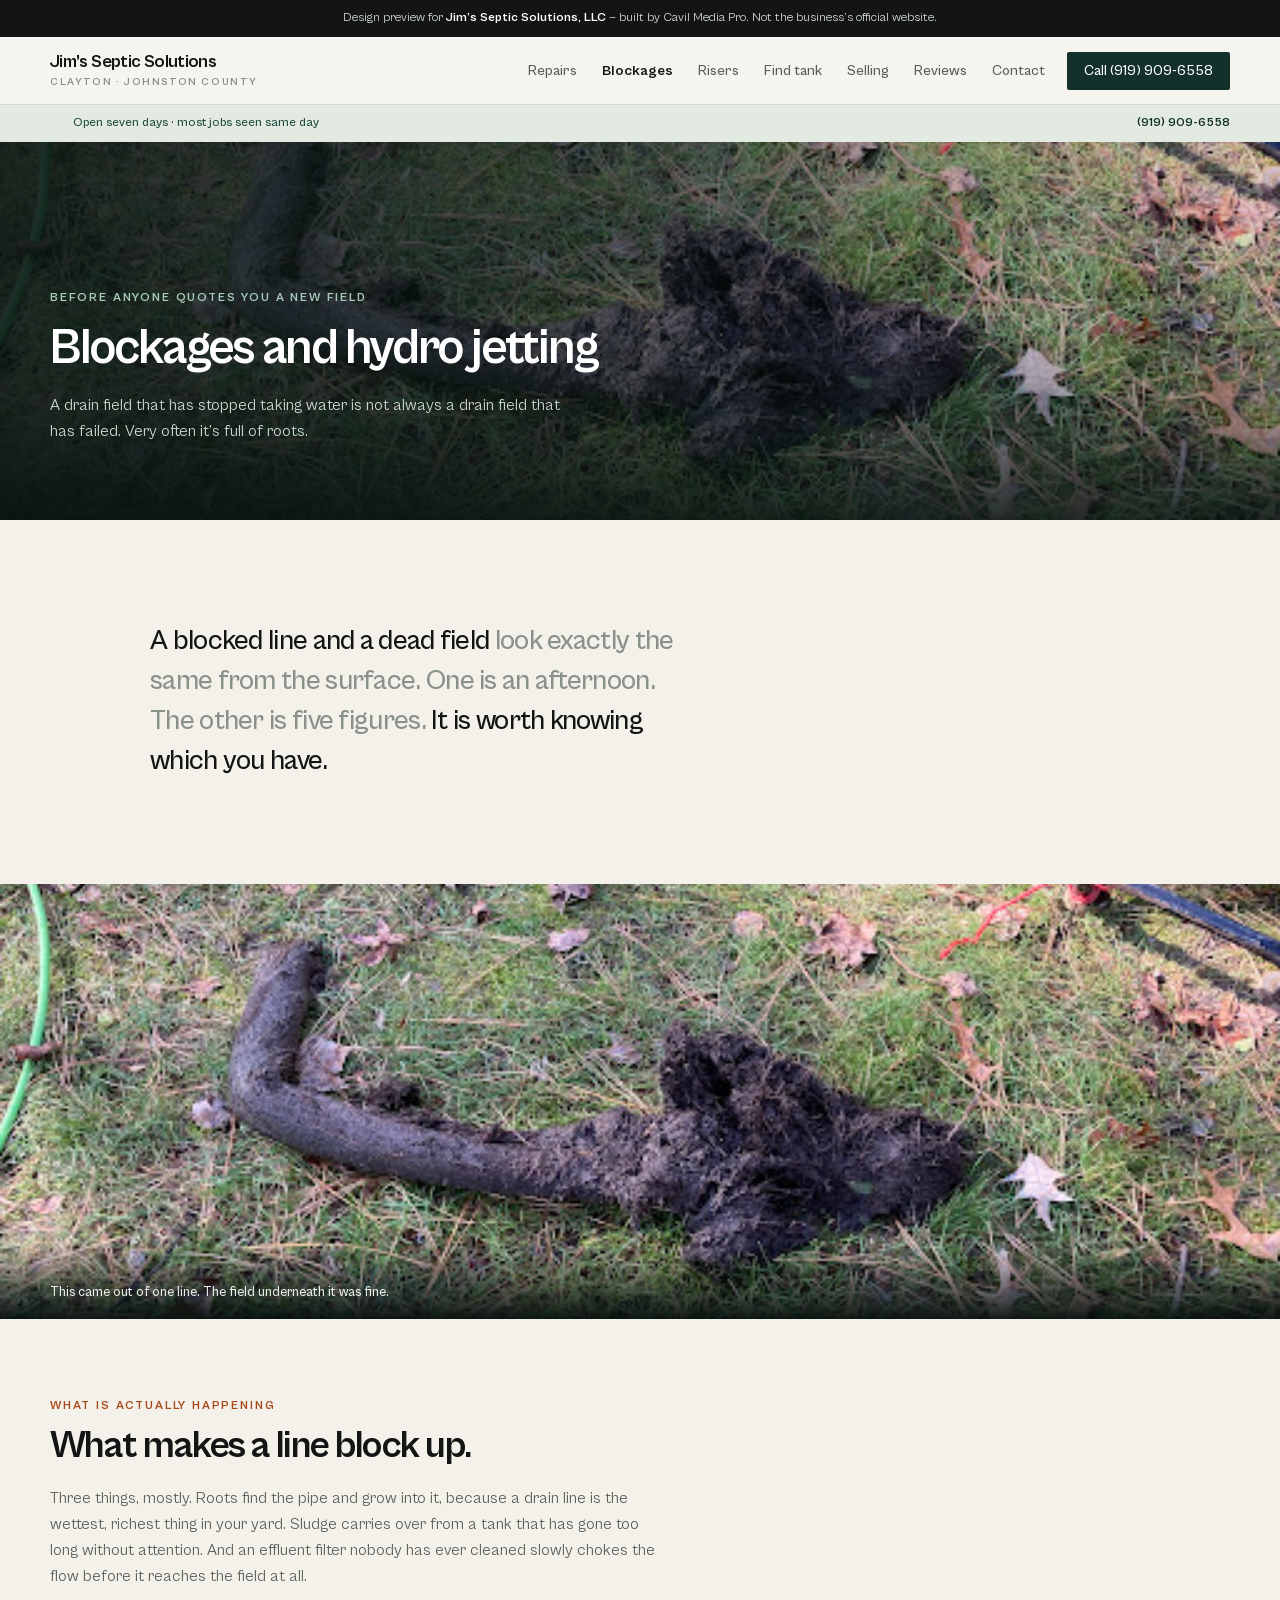
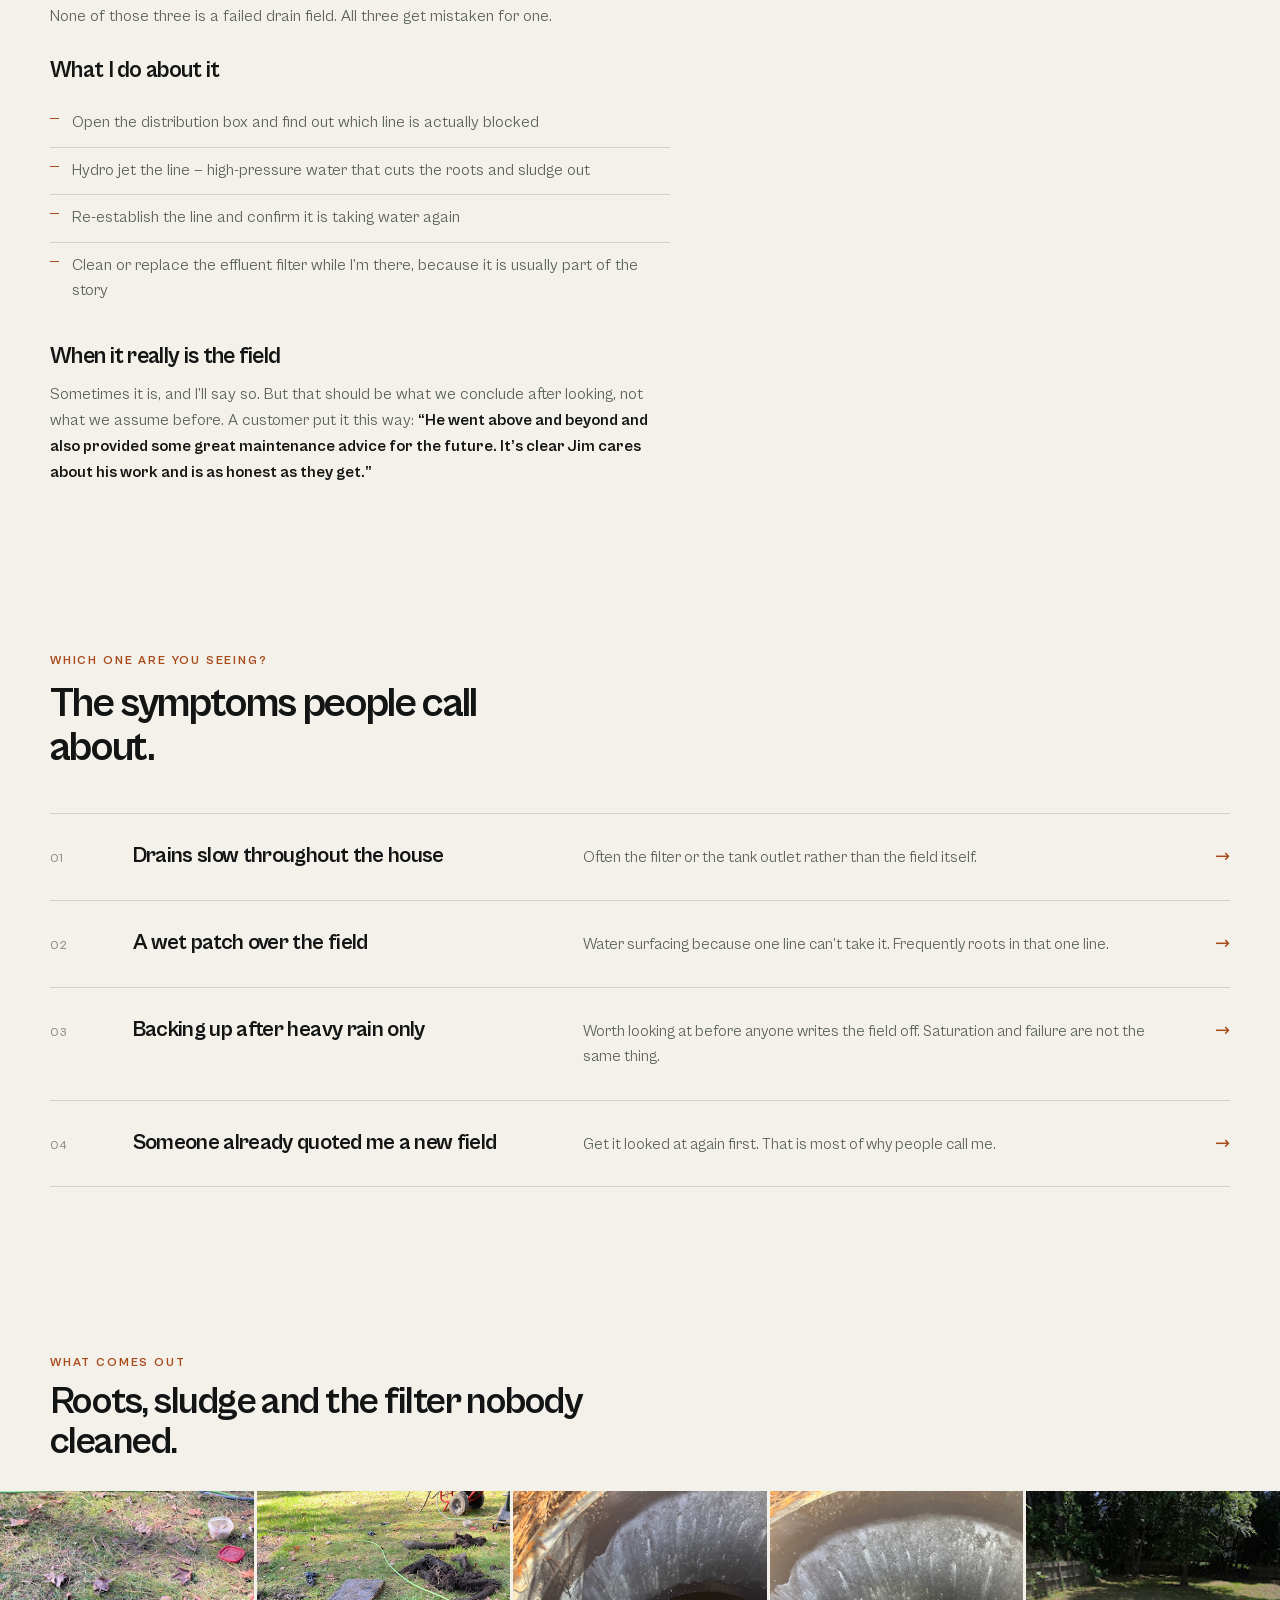
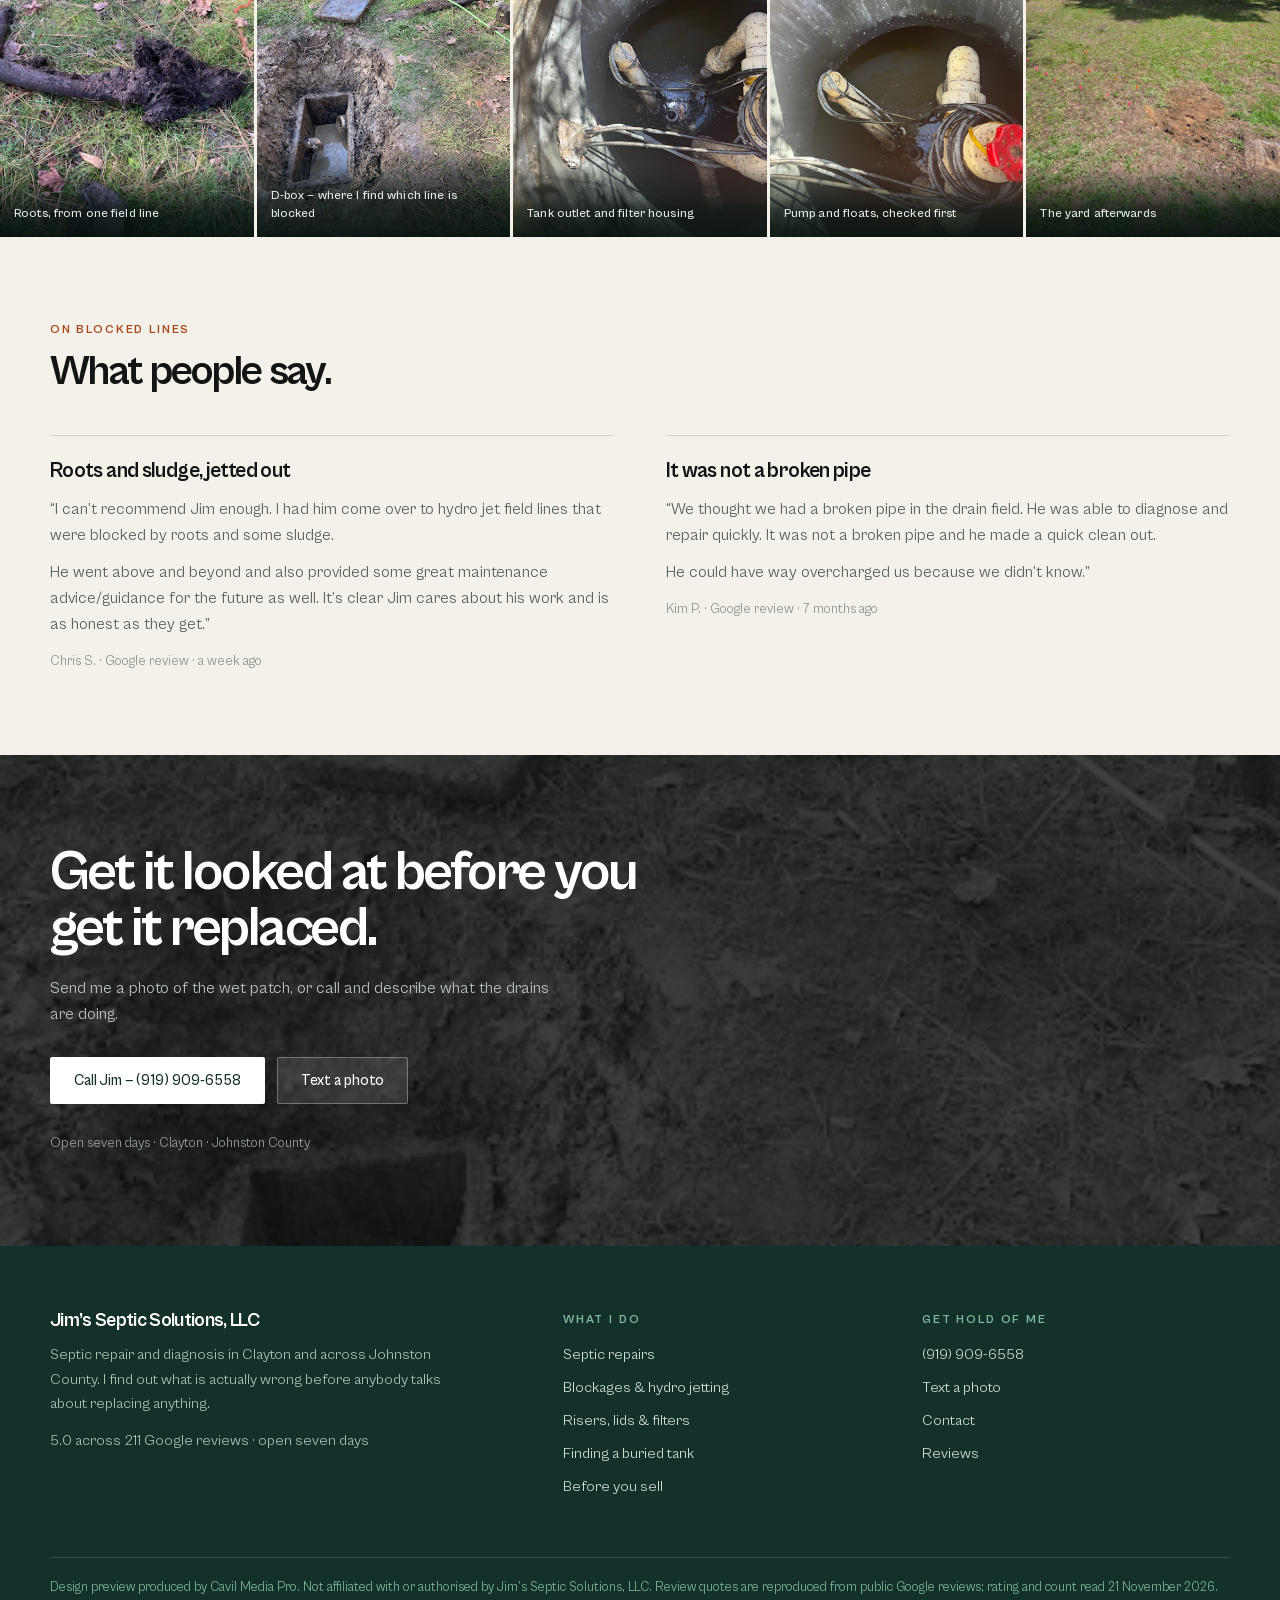
==== commit 92a1ebc7: "Fix hero call-to-action buttons and phone sticky-bar collision Two defects found by looking at the r" ====
--- a/blockages.html
+++ b/blockages.html
@@ -123,8 +123,8 @@
     <h3>Get it looked at before you get it replaced.</h3>
     <p>Send me a photo of the wet patch, or call and describe what the drains are doing.</p>
     <div class="acts">
-      <a class="b p" href="tel:+19199096558">Call Jim &mdash; (919) 909-6558</a>
-      <a class="b g" href="sms:+19199096558">Text a photo</a>
+      <a class="btn p" href="tel:+19199096558">Call Jim &mdash; (919) 909-6558</a>
+      <a class="btn g" href="sms:+19199096558">Text a photo</a>
     </div>
     <p class="hrs">Open seven days &middot; Clayton &middot; Johnston County</p>
   </div>
--- a/site.css
+++ b/site.css
@@ -293,3 +293,16 @@
 .up{opacity:0;transform:translateY(12px);transition:opacity 420ms var(--ease),transform 420ms var(--ease)}
 .up.in{opacity:1;transform:none}
 @media(prefers-reduced-motion:reduce){.up{opacity:1;transform:none;transition:none}}
+
+/* hero actions must clear the sticky call bar on phones */
+@media(max-width:760px){
+  /* let the hero be exactly as tall as its content, so the buttons can
+     never be pushed under the fixed call bar on a short phone */
+  .a01{min-height:0;padding-top:clamp(110px,30vw,190px)}
+  .a01 .in{padding-bottom:clamp(26px,6vw,38px)}
+  /* the fixed call bar already carries Call and Text on phones, and it is
+     always on screen; repeating them in the hero only collides with it */
+  .a01 .acts{display:none}
+  .a01.sm{min-height:0;padding-top:clamp(90px,24vw,150px)}
+  .a12 .wrap{padding-bottom:10px}
+}
